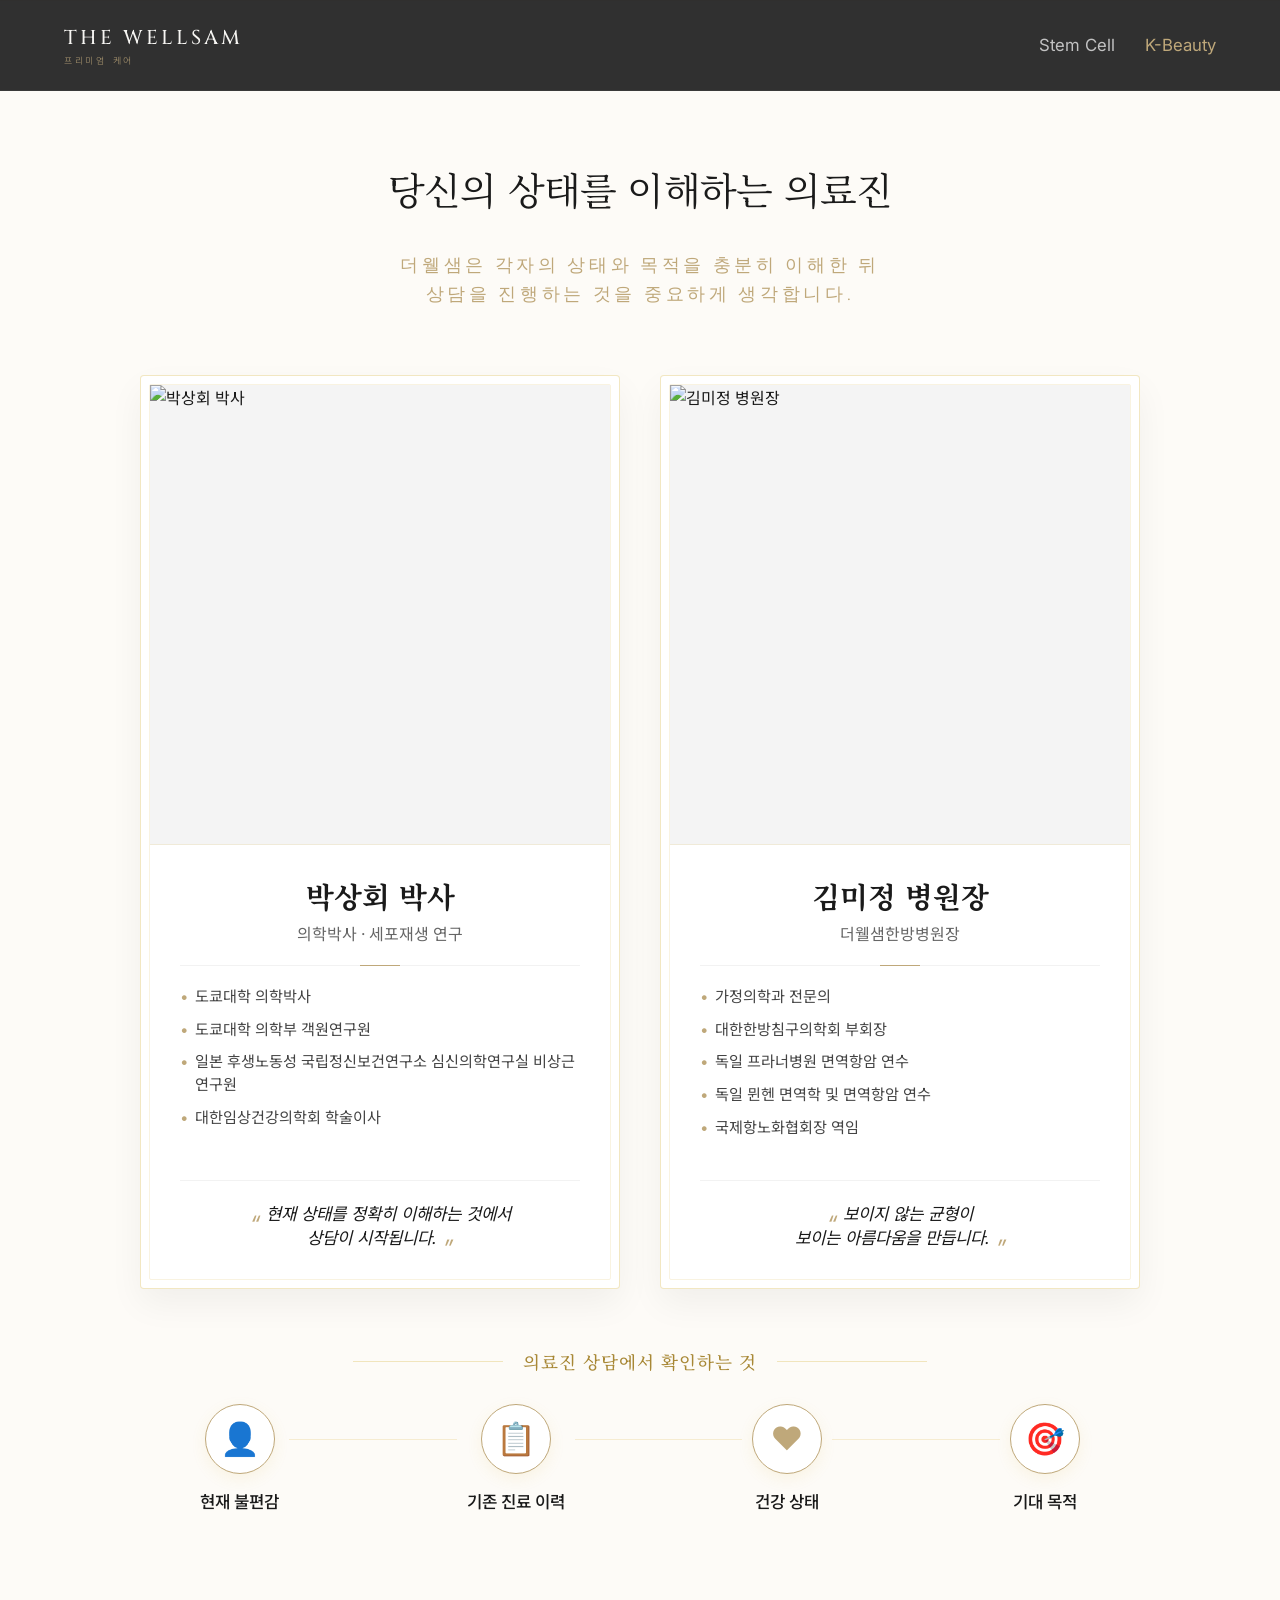
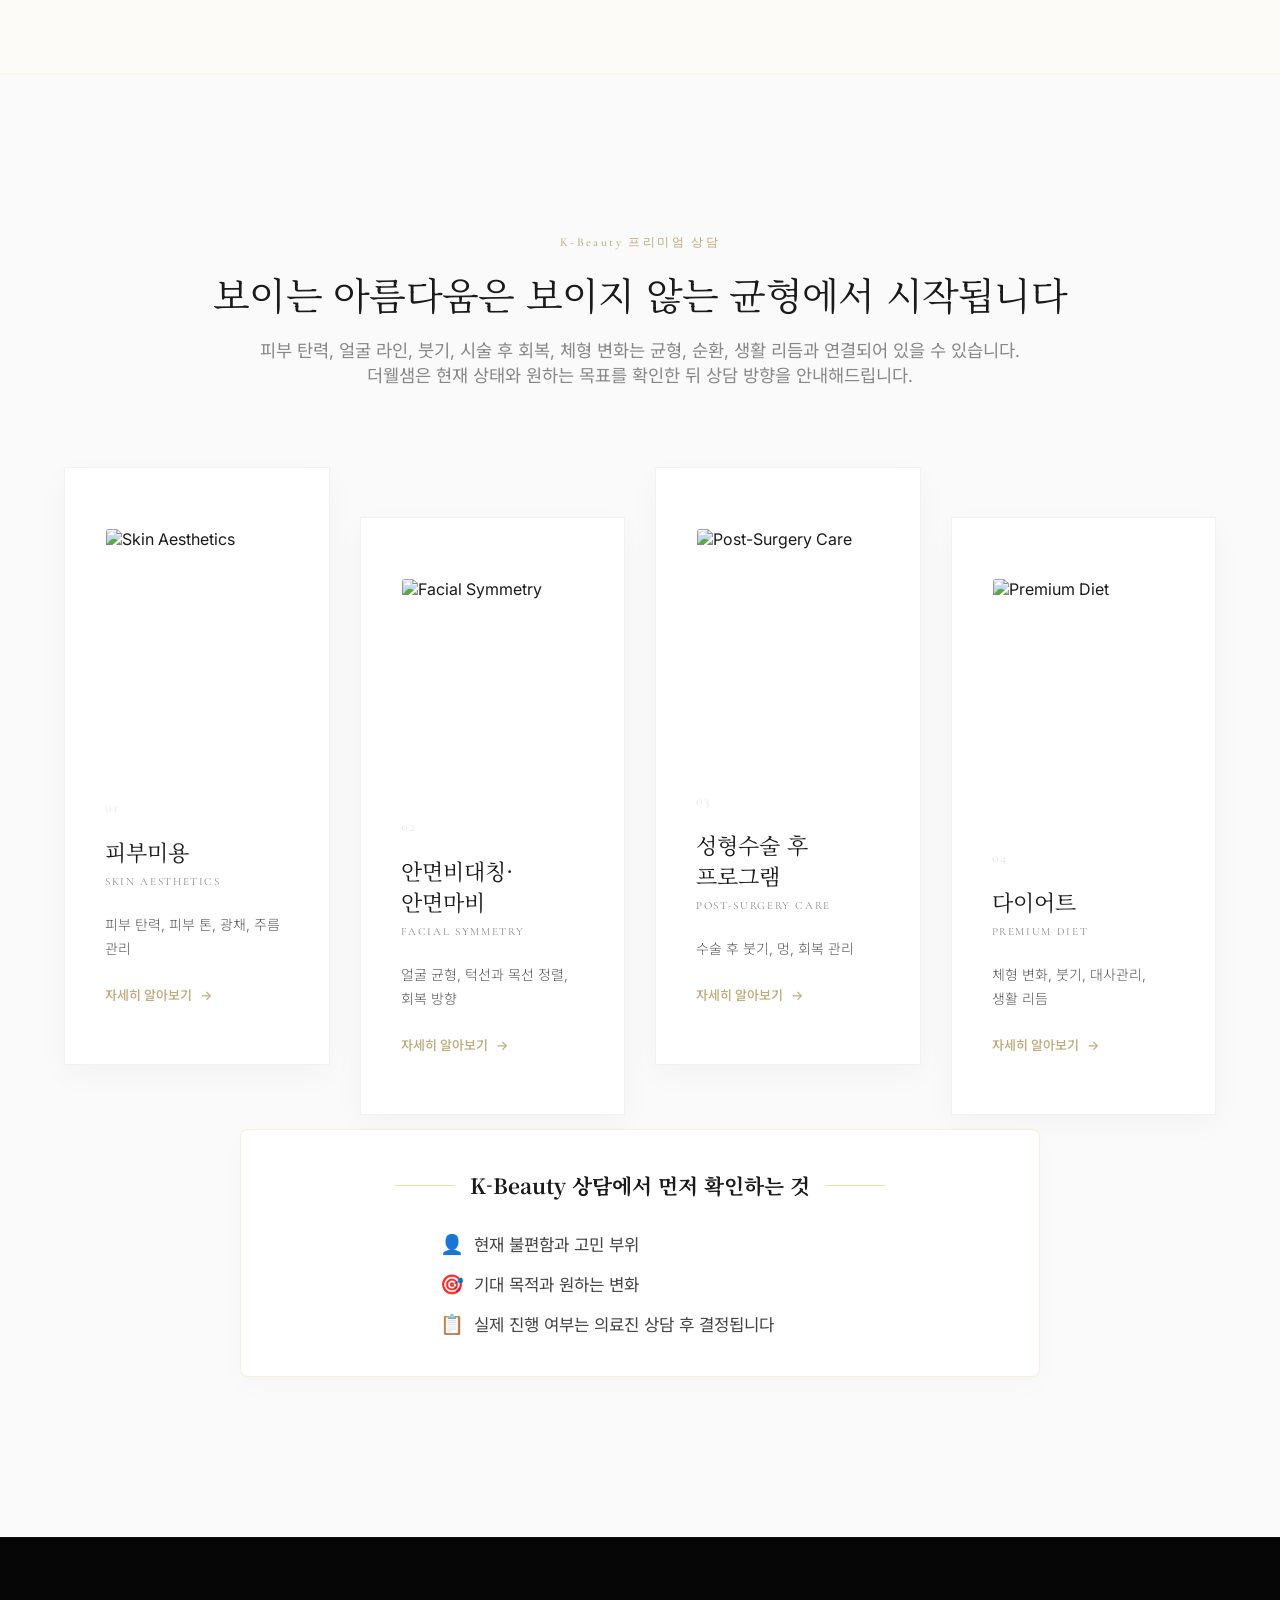
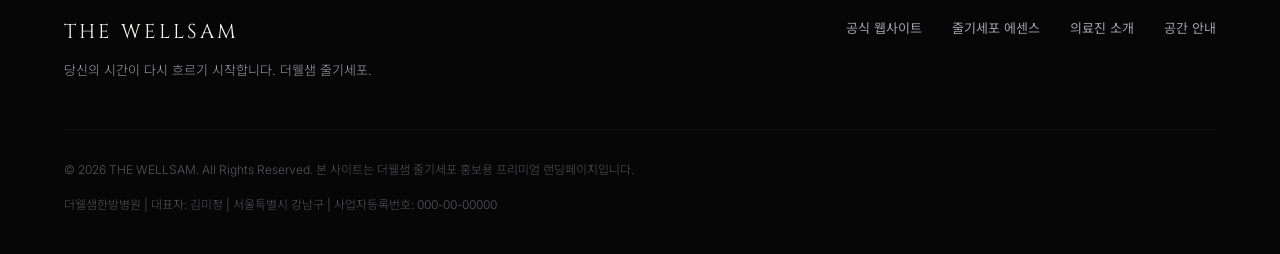
==== kbeauty.html @ 30507f1a "Implement Medical Staff section with real profile images" ====
<!DOCTYPE html>
<html lang="ko">

<head>
  <meta charset="UTF-8">
  <meta name="viewport" content="width=device-width, initial-scale=1.0">
  <title>당신의 시간이 다시 흐르기 시작합니다 | 더웰샘 줄기세포</title>
  <link rel="icon" type="image/svg+xml" href="/favicon.svg" />

  <!-- SEO Meta Tags -->
  <meta name="description"
    content="근본적인 재생의 마스터피스, 더웰샘 줄기세포. 세포 수준에서 시작되는 프리미엄 안티에이징, 만성 통증 완화, 그리고 신체 에너지 리마스터링으로 젊음을 재건합니다.">
  <meta name="keywords" content="더웰샘, 더웰샘줄기세포, 줄기세포클리닉, 안티에이징, 줄기세포치료, 더웰샘한방병원, 통증치료, 프리미엄웰니스">
  <meta property="og:title" content="더웰샘 줄기세포 | 재생의 마스터피스">
  <meta property="og:description" content="당신의 시간이 다시 흐르기 시작합니다. 세포 수준에서 이루어지는 치유와 재생, 더웰샘 줄기세포.">
  <meta property="og:type" content="website">
  <meta property="og:url" content="https://www.thewellsam.com">

  <!-- Fonts: Cinzel, Cormorant Garamond, Noto Serif KR, Inter, Noto Sans KR -->
  <link rel="preconnect" href="https://fonts.googleapis.com">
  <link rel="preconnect" href="https://fonts.gstatic.com" crossorigin>
  <link
    href="https://fonts.googleapis.com/css2?family=Cinzel:wght@400;500;600&family=Cormorant+Garamond:ital,wght@0,300;0,400;0,500;1,300&family=Noto+Serif+KR:wght@300;400;500;700&family=Inter:wght@300;400;500;600&family=Noto+Sans+KR:wght@300;400;500&display=swap"
    rel="stylesheet">

  <!-- Stylesheets -->
  <link rel="stylesheet" href="/style.css">
  <link rel="stylesheet" href="/form.css">
</head>

<body>

  <!-- Navigation Bar (Minimal Concierge style) -->
  <header id="site-header">
    <div class="nav-container">
      <a href="#" class="logo">
        <span class="logo-en">THE WELLSAM</span>
        <span class="logo-ko">프리미엄 케어</span>
      </a>
      <nav class="main-nav">
        <ul class="nav-menu">
          <li><a href="/" class="nav-link">Stem Cell</a></li>
          <li><a href="/kbeauty" class="nav-link active">K-Beauty</a></li>
        </ul>
      </nav>
    </div>
  </header>

  <main>
    <!-- 1. Hero Section (Visual Hook) -->
    

    

    

    <!-- 3. The Masters (Medical Staff) -->
    <section id="masters" class="section-padding medical-staff-bg">
      <div class="section-container">
        <div class="process-title-wrapper reveal-up" style="flex-direction: column; text-align: center; margin-bottom: 50px;">
          <h2 class="header-title text-serif" style="margin-bottom: 15px; color: #1a1a1a;">당신의 상태를 이해하는 의료진</h2>
          <p class="header-subtitle gold-text" style="font-size: 1.15rem; line-height: 1.6;">더웰샘은 각자의 상태와 목적을 충분히 이해한 뒤<br class="desktop-only">상담을 진행하는 것을 중요하게 생각합니다.</p>
        </div>

        <div class="doctor-cards-wrapper reveal-up">
          <!-- Profile 1: Dr. Park Sang-hwoi -->
          <div class="doctor-card">
            <div class="doctor-card-inner">
              <div class="doctor-image-wrapper">
                <img src="/park-sanghoe-profile.webp" alt="박상회 박사" class="doctor-image">
              </div>
              <div class="doctor-info">
                <h3 class="doctor-name text-serif">박상회 박사</h3>
                <div class="doctor-title">의학박사 · 세포재생 연구</div>
                <ul class="doctor-credentials">
                  <li>도쿄대학 의학박사</li>
                  <li>도쿄대학 의학부 객원연구원</li>
                  <li>일본 후생노동성 국립정신보건연구소 심신의학연구실 비상근연구원</li>
                  <li>대한임상건강의학회 학술이사</li>
                </ul>
                <div class="doctor-quote">현재 상태를 정확히 이해하는 것에서<br>상담이 시작됩니다.</div>
              </div>
            </div>
          </div>

          <!-- Profile 2: Director Kim Mi-jung -->
          <div class="doctor-card">
            <div class="doctor-card-inner">
              <div class="doctor-image-wrapper">
                <img src="/kim-mijeong-profile.webp" alt="김미정 병원장" class="doctor-image">
              </div>
              <div class="doctor-info">
                <h3 class="doctor-name text-serif">김미정 병원장</h3>
                <div class="doctor-title">더웰샘한방병원장</div>
                <ul class="doctor-credentials">
                  <li>가정의학과 전문의</li>
                  <li>대한한방침구의학회 부회장</li>
                  <li>독일 프라너병원 면역항암 연수</li>
                  <li>독일 뮌헨 면역학 및 면역항암 연수</li>
                  <li>국제항노화협회장 역임</li>
                </ul>
                <div class="doctor-quote">보이지 않는 균형이<br>보이는 아름다움을 만듭니다.</div>
              </div>
            </div>
          </div>
        </div>

        <!-- 4 Steps Check Process -->
        <div class="check-process-bar reveal-up" style="margin-top: 60px;">
          <div class="process-title-wrapper" style="margin-bottom: 30px;">
            <div class="line"></div>
            <h3 class="text-serif" style="color:#a88836; font-size:1.1rem; letter-spacing:1px; font-weight: 500;">의료진 상담에서 확인하는 것</h3>
            <div class="line"></div>
          </div>
          <div class="process-steps">
            <div class="process-step">
              <div class="process-icon">👤</div>
              <div class="process-label">현재 불편감</div>
            </div>
            <div class="process-step">
              <div class="process-icon">📋</div>
              <div class="process-label">기존 진료 이력</div>
            </div>
            <div class="process-step">
              <div class="process-icon">❤️</div>
              <div class="process-label">건강 상태</div>
            </div>
            <div class="process-step">
              <div class="process-icon">🎯</div>
              <div class="process-label">기대 목적</div>
            </div>
          </div>
        </div>

      </div>
    </section>

    <!-- 2-1. The Balance (K-Beauty) -->
    <section id="kbeauty-section" class="section-padding kbeauty-bg">
      <div class="section-container">
        <div class="section-header reveal-up">
          <span class="header-subtitle">K-Beauty 프리미엄 상담</span>
          <h2 class="header-title text-serif">보이는 아름다움은<br class="mobile-only"> 보이지 않는 균형에서 시작됩니다</h2>
          <p style="margin-top: 1rem; color: #888; font-size: 1.1rem; word-break: keep-all;">피부 탄력, 얼굴 라인, 붓기, 시술 후 회복, 체형 변화는 균형, 순환, 생활 리듬과 연결되어 있을 수 있습니다.<br>더웰샘은 현재 상태와 원하는 목표를 확인한 뒤 상담 방향을 안내해드립니다.</p>
        </div>

        <div class="essence-grid">
          <!-- Card 1: Skin -->
          <div class="essence-card anti-gravity-card reveal-up" data-card-index="4">
            <div class="card-visual-wrapper">
              <img src="/kbeauty_skin.webp" alt="Skin Aesthetics" class="card-visual-img">
            </div>
            <div class="card-content">
              <span class="card-num">01</span>
              <h3 class="card-title text-serif">피부미용</h3>
              <span class="card-subtitle">Skin Aesthetics</span>
              <p class="card-desc">
                피부 탄력, 피부 톤, 광채, 주름 관리
              </p>
              <div class="card-cta">자세히 알아보기 <span class="arrow">→</span></div>
            </div>
          </div>

          <!-- Card 2: Facial Symmetry -->
          <div class="essence-card anti-gravity-card reveal-up delay-1" data-card-index="5">
            <div class="card-visual-wrapper">
              <img src="/kbeauty_symmetry.webp" alt="Facial Symmetry" class="card-visual-img">
            </div>
            <div class="card-content">
              <span class="card-num">02</span>
              <h3 class="card-title text-serif">안면비대칭·안면마비</h3>
              <span class="card-subtitle">Facial Symmetry</span>
              <p class="card-desc">
                얼굴 균형, 턱선과 목선 정렬, 회복 방향
              </p>
              <div class="card-cta">자세히 알아보기 <span class="arrow">→</span></div>
            </div>
          </div>

          <!-- Card 3: Post-Surgery -->
          <div class="essence-card anti-gravity-card reveal-up delay-2" data-card-index="6">
            <div class="card-visual-wrapper">
              <img src="/kbeauty_recovery.webp" alt="Post-Surgery Care" class="card-visual-img">
            </div>
            <div class="card-content">
              <span class="card-num">03</span>
              <h3 class="card-title text-serif">성형수술 후 프로그램</h3>
              <span class="card-subtitle">Post-Surgery Care</span>
              <p class="card-desc">
                수술 후 붓기, 멍, 회복 관리
              </p>
              <div class="card-cta">자세히 알아보기 <span class="arrow">→</span></div>
            </div>
          </div>

          <!-- Card 4: Diet -->
          <div class="essence-card anti-gravity-card reveal-up delay-3" data-card-index="7">
            <div class="card-visual-wrapper">
              <img src="/kbeauty_diet.webp" alt="Premium Diet" class="card-visual-img">
            </div>
            <div class="card-content">
              <span class="card-num">04</span>
              <h3 class="card-title text-serif">다이어트</h3>
              <span class="card-subtitle">Premium Diet</span>
              <p class="card-desc">
                체형 변화, 붓기, 대사관리, 생활 리듬
              </p>
              <div class="card-cta">자세히 알아보기 <span class="arrow">→</span></div>
            </div>
          </div>
        </div>
        
        <!-- K-Beauty Disclaimer Box -->
        <div class="kbeauty-disclaimer reveal-up delay-1">
          <div class="disclaimer-header">
            <span class="line-left"></span>
            <h3 class="text-serif">K-Beauty 상담에서 먼저 확인하는 것</h3>
            <span class="line-right"></span>
          </div>
          <ul class="disclaimer-list">
            <li><span class="d-icon">👤</span> 현재 불편함과 고민 부위</li>
            <li><span class="d-icon">🎯</span> 기대 목적과 원하는 변화</li>
            <li><span class="d-icon">📋</span> 실제 진행 여부는 의료진 상담 후 결정됩니다</li>
          </ul>
        </div>
      </div>
    </section>

    

    

  </main>

  <!-- Footer Section -->
  <footer>
    <div class="footer-container section-container">
      <div class="footer-top">
        <div class="footer-brand">
          <span class="footer-logo text-serif">THE WELLSAM</span>
          <p class="footer-slogan">당신의 시간이 다시 흐르기 시작합니다. 더웰샘 줄기세포.</p>
        </div>
        <div class="footer-links">
          <a href="https://www.thewellsam.com" target="_blank" rel="noopener noreferrer">공식 웹사이트</a>
          <a href="#essence">줄기세포 에센스</a>
          <a href="#masters">의료진 소개</a>
          <a href="#sanctuary">공간 안내</a>
        </div>
      </div>

      <div class="footer-divider"></div>

      <div class="footer-bottom">
        <p class="copyright">&copy; 2026 THE WELLSAM. All Rights Reserved. 본 사이트는 더웰샘 줄기세포 홍보용 프리미엄 랜딩페이지입니다.</p>
        <p class="footer-meta">더웰샘한방병원 | 대표자: 김미정 | 서울특별시 강남구 | 사업자등록번호: 000-00-00000</p>
      </div>
    </div>
  </footer>

  <!-- Full-Screen Detail Overlay Container -->
  <div id="detail-overlay" class="detail-overlay">
    <div class="detail-overlay-bg"></div>
    <div class="detail-container">
      <button class="detail-close-btn" id="detail-close-btn" aria-label="Close details">
        <svg viewBox="0 0 24 24" width="18" height="18">
          <line x1="18" y1="6" x2="6" y2="18" stroke="currentColor" stroke-width="1.5" stroke-linecap="round" />
          <line x1="6" y1="6" x2="18" y2="18" stroke="currentColor" stroke-width="1.5" stroke-linecap="round" />
        </svg>
        <span>CLOSE</span>
      </button>

      <div id="detail-dynamic-content" class="detail-layout">
        <!-- Dynamic content injected by JS -->
      </div>
    </div>
  </div>

  <!-- VVIP Consultation Modal Container -->
  <div id="consultation-modal" class="cf-modal-hidden"></div>

  <!-- Webpack/Vite module scripts -->
  <script type="module" src="/main.js"></script>
  <script type="module" src="/form.js"></script>
</body>

</html>
---- style.css ----
/* 
  =========================================
  THE WELLSAM STEM CELL - CSS DESIGN SYSTEM
  Aesthetic: Minimalist Luxury & Anti-gravity
  =========================================
*/

/* 1. Global Reset & Variables */
:root {
  /* Color Palette */
  --color-bg-dark: #0c0c0d;       /* Deep Charcoal Black */
  --color-bg-card-dark: #141416;  /* Card Dark Slate */
  --color-bg-light: #f6f5f2;      /* Warm Pearl White */
  --color-bg-card-light: #ffffff; /* Card Pure White */
  
  --color-text-dark: #1c1c1f;     /* Dark Charcoal Text */
  --color-text-light: #f6f5f2;    /* Light Pearl Text */
  --color-text-muted-dark: #6e6e73;/* Muted Dark Text */
  --color-text-muted-light: #a1a1a6;/* Muted Light Text */
  
  --color-gold: #bfa87a;          /* Premium Champagne Gold */
  --color-gold-hover: #d9c398;    /* Light Gold Highlight */
  --color-gold-dark: #8c7247;     /* Deep Metallic Gold */
  
  --color-silver: #d1d1d6;        /* Metallic Silver */
  --color-silver-muted: #8e8e93;  /* Muted Silver */
  
  /* Fonts */
  --font-serif-en: 'Cormorant Garamond', 'Cinzel', serif;
  --font-serif-ko: 'Noto Serif KR', serif;
  --font-sans: 'Inter', 'Pretendard', 'Noto Sans KR', sans-serif;
  
  /* Layout */
  --max-width: 1200px;
  --transition-smooth: all 0.8s cubic-bezier(0.16, 1, 0.3, 1);
  --transition-fast: all 0.3s ease;
}

* {
  box-sizing: border-box;
  margin: 0;
  padding: 0;
}

html {
  scroll-behavior: smooth;
  background-color: var(--color-bg-light);
  color: var(--color-text-dark);
  font-family: var(--font-sans);
  -webkit-font-smoothing: antialiased;
  -moz-osx-font-smoothing: grayscale;
}

body {
  overflow-x: hidden;
  background-color: var(--color-bg-light);
}

/* Custom Scrollbar */
::-webkit-scrollbar {
  width: 8px;
}
::-webkit-scrollbar-track {
  background: var(--color-bg-dark);
}
::-webkit-scrollbar-thumb {
  background: var(--color-gold-dark);
  border-radius: 4px;
}
::-webkit-scrollbar-thumb:hover {
  background: var(--color-gold);
}

/* 2. Helper Utilities */
.section-padding {
  padding: 160px 0;
}
.mobile-only {
  display: none;
}
.section-container {
  width: 90%;
  max-width: var(--max-width);
  margin: 0 auto;
}
.dark-bg {
  background-color: var(--color-bg-dark);
  color: var(--color-text-light);
}
.text-serif {
  font-family: var(--font-serif-ko);
}
.italic {
  font-family: var(--font-serif-en);
  font-style: italic;
}
.gold-accent {
  color: var(--color-gold);
}
.gold-text {
  color: var(--color-gold) !important;
}
.light-text {
  color: var(--color-text-light) !important;
}

/* 3. Common Components: Buttons & Headers */
.btn {
  display: inline-flex;
  align-items: center;
  justify-content: center;
  padding: 16px 36px;
  font-family: var(--font-sans);
  font-size: 14px;
  font-weight: 500;
  letter-spacing: 0.1em;
  text-transform: uppercase;
  text-decoration: none;
  border-radius: 0;
  transition: var(--transition-fast);
  cursor: pointer;
}

.btn-luxury-white {
  background-color: transparent;
  color: var(--color-text-light);
  border: 1px solid rgba(255, 255, 255, 0.3);
}

.btn-luxury-white:hover {
  background-color: var(--color-bg-light);
  color: var(--color-text-dark);
  border-color: var(--color-bg-light);
  box-shadow: 0 10px 30px rgba(0, 0, 0, 0.3);
}

.btn-luxury-gold {
  background-color: transparent;
  color: var(--color-gold);
  border: 1px solid var(--color-gold);
}

.btn-luxury-gold:hover {
  background-color: var(--color-gold);
  color: var(--color-bg-dark);
  box-shadow: 0 10px 30px rgba(191, 168, 122, 0.25);
}

.btn .arrow {
  margin-left: 10px;
  transition: transform 0.3s ease;
}

.btn:hover .arrow {
  transform: translateX(5px);
}

/* Section Header styling */
.section-header {
  margin-bottom: 80px;
  text-align: center;
}

.header-subtitle {
  display: block;
  font-family: var(--font-serif-en);
  font-size: 12px;
  font-weight: 500;
  letter-spacing: 0.2em;
  color: var(--color-text-muted-dark);
  margin-bottom: 15px;
}

.header-title {
  font-size: 38px;
  font-weight: 400;
  letter-spacing: -0.02em;
  color: inherit;
}

@media (max-width: 768px) {
  .section-padding {
    padding: 80px 0;
  }
  .header-title {
    font-size: 24px;
    line-height: 1.4;
  }
  .mobile-only {
    display: block;
  }
}

/* 4. Navigation Bar */
#site-header {
  position: fixed;
  top: 0;
  left: 0;
  width: 100%;
  z-index: 1000;
  border-bottom: 1px solid rgba(255, 255, 255, 0.05);
  background-color: rgba(12, 12, 13, 0.85);
  backdrop-filter: blur(15px);
  -webkit-backdrop-filter: blur(15px);
  transition: var(--transition-fast);
}

.nav-container {
  display: flex;
  justify-content: space-between;
  align-items: center;
  width: 90%;
  max-width: var(--max-width);
  height: 90px;
  margin: 0 auto;
}

.logo {
  display: flex;
  flex-direction: column;
  text-decoration: none;
}

.logo-en {
  font-family: 'Cinzel', serif;
  font-size: 20px;
  font-weight: 500;
  letter-spacing: 0.15em;
  color: var(--color-text-light);
}

.logo-ko {
  font-size: 9px;
  font-weight: 300;
  letter-spacing: 0.3em;
  color: var(--color-gold);
  margin-top: 3px;
  text-transform: uppercase;
}

.nav-links {
  display: flex;
  align-items: center;
  gap: 40px;
}

.nav-links a {
  font-family: var(--font-serif-en);
  font-size: 13px;
  font-weight: 400;
  letter-spacing: 0.1em;
  color: var(--color-text-muted-light);
  text-decoration: none;
  text-transform: uppercase;
  transition: var(--transition-fast);
}

.nav-links a:hover {
  color: var(--color-gold);
}

.nav-links .nav-cta {
  color: var(--color-gold) !important;
  border: 1px solid rgba(191, 168, 122, 0.4);
  padding: 8px 20px;
  transition: var(--transition-fast);
}

.nav-links .nav-cta:hover {
  background-color: var(--color-gold);
  color: var(--color-bg-dark) !important;
  border-color: var(--color-gold);
}

/* Mobile responsive menu handle (hidden by default) */
@media (max-width: 768px) {
  .nav-container {
    height: 70px;
  }
  .nav-links {
    gap: 20px;
  }
  .nav-links a:not(.nav-cta) {
    display: none; /* simple responsive hide for clean UI */
  }
}

/* 5. Hero Section (Visual Hook) */
#hero {
  position: relative;
  min-height: 100vh;
  width: 100%;
  background-repeat: no-repeat;
  
  display: flex;
  justify-content: center;
  align-items: center;
  text-align: center;  align-items: center;
  overflow: hidden;
}

/* --- Hero Light Theme (Brochure Style) --- */
#hero.hero-light-theme {
  background-color: var(--color-bg-light); /* #F6F5F2 */
  color: var(--color-text-dark);
}

.hero-bg-image {
  position: absolute;
  top: 50%;
  right: 5%;
  transform: translateY(-50%);
  width: 40%;
  height: 70%;
  background-size: contain;
  background-position: right center;
  background-repeat: no-repeat;
  z-index: 1;
}

/* Gradient overlay for blending image with background on mobile/tablets */
.hero-bg-image::before {
  content: '';
  position: absolute;
  top: 0;
  left: 0;
  width: 100%;
  height: 100%;
  background: linear-gradient(to right, var(--color-bg-light) 0%, rgba(246,245,242,0) 50%);
}

.hero-container {
  position: relative;
  z-index: 2;
  width: 90%;
  max-width: var(--max-width);
  height: 100%;
  display: flex;
  align-items: center;
}

.hero-content-left {
  width: 60%;
  max-width: 700px;
  text-align: left;
  padding-top: 100px; /* offset for nav */
}

.hero-brand {
  margin-bottom: 25px;
  display: flex;
  flex-direction: column;
}

.hero-brand .logo-en {
  font-size: 24px;
  letter-spacing: 0.15em;
  margin-bottom: 10px;
}

.hero-subtitle {
  font-family: var(--font-serif-ko);
  font-size: 16px;
  font-weight: 500;
  color: var(--color-text-muted-dark);
}

.hero-title {
  font-family: var(--font-serif-ko);
  font-size: 46px;
  font-weight: 400;
  line-height: 1.35;
  color: var(--color-text-dark);
  letter-spacing: -0.01em;
  margin-bottom: 30px;
}

.hero-desc {
  font-family: var(--font-sans);
  font-size: 16px;
  font-weight: 300;
  line-height: 1.8;
  letter-spacing: 0.02em;
  color: var(--color-text-muted-dark);
  margin-bottom: 40px;
}

/* CTA Group */
.hero-cta-group {
  display: flex;
  flex-direction: column;
  align-items: flex-start;
  gap: 15px;
  margin-bottom: 50px;
}

.btn-luxury-gold {
  display: inline-flex;
  align-items: center;
  justify-content: center;
  background-color: var(--color-gold);
  color: white;
  padding: 18px 35px;
  font-family: var(--font-sans);
  font-size: 14px;
  font-weight: 400;
  text-decoration: none;
  border-radius: 40px;
  transition: all 0.3s ease;
  box-shadow: 0 4px 15px rgba(212, 175, 55, 0.3);
}

.btn-luxury-gold:hover {
  background-color: #c59b27;
  transform: translateY(-2px);
  box-shadow: 0 6px 20px rgba(212, 175, 55, 0.4);
}

.btn-text-link {
  background: none;
  border: none;
  color: var(--color-gold);
  font-family: var(--font-sans);
  font-size: 15px;
  font-weight: 500;
  cursor: pointer;
  display: flex;
  align-items: center;
  gap: 8px;
  padding: 5px 0;
  transition: opacity 0.3s ease;
}

.btn-text-link:hover {
  opacity: 0.8;
}

.icon-clock {
  font-size: 18px;
}

/* Hero Tracks */
.hero-tracks {
  display: flex;
  gap: 20px;
  margin-bottom: 30px;
}

.track-card {
  flex: 1;
  background-color: rgba(255, 255, 255, 0.8);
  border: 1px solid rgba(212, 175, 55, 0.3);
  border-radius: 12px;
  padding: 25px;
  display: flex;
  align-items: flex-start;
  gap: 15px;
  backdrop-filter: blur(10px);
  transition: transform 0.3s ease, box-shadow 0.3s ease;
}

.track-card:hover {
  transform: translateY(-5px);
  box-shadow: 0 10px 30px rgba(0, 0, 0, 0.05);
}

.track-icon {
  font-size: 32px;
  line-height: 1;
}

.track-info {
  display: flex;
  flex-direction: column;
}

.track-title {
  font-size: 18px;
  color: var(--color-text-dark);
  margin-bottom: 5px;
  font-weight: 500;
}

.track-subtitle {
  font-size: 12px;
  color: var(--color-gold);
  margin-bottom: 10px;
  font-weight: 500;
}

.track-desc {
  font-size: 13px;
  color: var(--color-text-muted-dark);
  line-height: 1.5;
  margin: 0;
}

/* Hero Disclaimer */
.hero-disclaimer {
  display: flex;
  align-items: flex-start;
  gap: 15px;
  background-color: rgba(255, 255, 255, 0.5);
  padding: 20px;
  border-radius: 8px;
  border: 1px solid rgba(0,0,0,0.05);
}

.hero-disclaimer .shield-icon {
  font-size: 24px;
}

.hero-disclaimer p {
  font-size: 12px;
  color: var(--color-text-muted-dark);
  line-height: 1.6;
  margin: 0;
}
/* 1.5 Why The Wellsam */
.why-wellsam-bg {
  background-color: var(--color-bg-light); /* beige tone */
  color: var(--color-text-dark);
  position: relative;
  border-top: 1px solid rgba(0,0,0,0.05);
}

.why-header {
  margin-bottom: 60px;
}

.logo-mark {
  font-size: 32px;
  margin-bottom: 15px;
}

.why-subtitle {
  font-size: 14px;
  letter-spacing: 0.1em;
  color: var(--color-text-muted-dark);
  margin-bottom: 20px;
}

.why-title {
  font-size: 42px;
  margin-bottom: 30px;
}

.why-desc {
  font-size: 16px;
  line-height: 1.8;
  color: var(--color-text-muted-dark);
}

.why-subheading {
  font-size: 24px;
  color: var(--color-text-dark);
  margin-bottom: 40px;
  display: flex;
  align-items: center;
  justify-content: center;
  gap: 15px;
}

.why-subheading .diamond {
  color: var(--color-gold);
  font-size: 14px;
}

.why-recommend {
  margin-bottom: 80px;
}

.recommend-grid {
  display: grid;
  grid-template-columns: repeat(4, 1fr);
  gap: 20px;
}

.recommend-card {
  background: white;
  border: 1px solid rgba(212, 175, 55, 0.2);
  border-radius: 12px;
  padding: 40px 20px;
  text-align: center;
  transition: all 0.3s ease;
  display: flex;
  flex-direction: column;
  align-items: center;
  box-shadow: 0 4px 15px rgba(0,0,0,0.02);
}

.recommend-card:hover {
  transform: translateY(-5px);
  box-shadow: 0 10px 25px rgba(212, 175, 55, 0.15);
  border-color: rgba(212, 175, 55, 0.5);
}

.rec-icon {
  font-size: 40px;
  margin-bottom: 20px;
  line-height: 1;
}

.recommend-card h4 {
  font-size: 20px;
  color: var(--color-text-dark);
  margin-bottom: 15px;
}

.recommend-card p {
  font-size: 14px;
  color: var(--color-text-muted-dark);
  line-height: 1.6;
  margin-bottom: 25px;
  flex-grow: 1;
}

.rec-tag {
  display: inline-block;
  padding: 6px 15px;
  background-color: rgba(212, 175, 55, 0.1);
  color: var(--color-gold);
  border-radius: 20px;
  font-size: 13px;
  font-weight: 500;
}

.why-criteria {
  margin-bottom: 60px;
}

.criteria-list {
  display: flex;
  flex-direction: column;
  align-items: center;
  gap: 15px;
  max-width: 600px;
  margin: 0 auto;
}

.criteria-item {
  display: flex;
  align-items: center;
  width: 100%;
  background: white;
  padding: 15px 30px;
  border-radius: 8px;
  border: 1px solid rgba(0,0,0,0.05);
  gap: 20px;
  transition: all 0.3s ease;
}

.criteria-item:hover {
  border-color: rgba(212, 175, 55, 0.3);
  box-shadow: 0 4px 15px rgba(0,0,0,0.03);
}

.crit-icon {
  font-size: 24px;
}

.criteria-item p {
  font-size: 16px;
  color: var(--color-text-dark);
  margin: 0;
  text-align: left;
}

.why-footer {
  display: flex;
  flex-direction: column;
  align-items: center;
  gap: 40px;
  margin-top: 50px;
}

.why-disclaimer {
  display: flex;
  align-items: flex-start;
  gap: 15px;
  background-color: rgba(255, 255, 255, 0.6);
  padding: 20px 30px;
  border-radius: 8px;
  border: 1px solid rgba(0,0,0,0.05);
  max-width: 800px;
}

.why-disclaimer .shield-icon-wrapper {
  font-size: 24px;
}

.why-disclaimer .disclaimer-text strong {
  display: block;
  font-size: 14px;
  color: var(--color-text-dark);
  margin-bottom: 5px;
}

.why-disclaimer .disclaimer-text p {
  font-size: 13px;
  color: var(--color-text-muted-dark);
  line-height: 1.6;
  margin: 0;
}

@media (max-width: 992px) {
  #hero {
    min-height: auto;
    padding: 100px 0 10px;
    align-items: flex-start;
  }
  .hero-container {
    align-items: flex-start;
  }
  .hero-bg-image {
    width: 100%;
    height: 50%;
    top: auto;
    bottom: 0;
    transform: none;
    opacity: 0.15; /* make it very faint on mobile */
    background-size: contain;
    background-position: bottom right;
  }
  .hero-bg-image::before {
    background: linear-gradient(to top, var(--color-bg-light) 0%, rgba(246,245,242,0) 100%);
  }
  .hero-content-left {
    width: 100%;
    max-width: 100%;
    padding-top: 0; /* Remove top padding on mobile, handled by #hero */
  }
  .hero-brand {
    margin-bottom: 10px; /* Reduce gap on mobile */
  }
  .hero-title {
    margin-bottom: 10px;
  }
  .hero-desc {
    margin-bottom: 20px;
  }
  .hero-tracks {
    flex-direction: column;
    gap: 10px; /* Reduce gap between cards on mobile */
  }
  .hero-cta-group {
    margin-top: 10px;
    margin-bottom: 20px; /* Reduce margin on mobile */
  }
  
  .recommend-grid {
    grid-template-columns: repeat(2, 1fr);
  }
}

@media (max-width: 768px) {
  .hero-title {
    font-size: 32px;
  }
  .hero-desc {
    font-size: 14px;
  }
  #why-wellsam {
    padding-top: 10px;
    padding-bottom: 40px;
  }
  .why-header {
    margin-bottom: 30px;
  }
  .recommend-grid {
    grid-template-columns: 1fr;
    gap: 15px;
  }
  .recommend-card {
    padding: 20px 15px;
  }
  .rec-icon {
    font-size: 28px;
    margin-bottom: 10px;
  }
  .recommend-card h4 {
    font-size: 17px;
    margin-bottom: 10px;
  }
  .recommend-card p {
    font-size: 13px;
    margin-bottom: 15px;
  }
  .why-title {
    font-size: 30px;
    margin-bottom: 15px;
  }
  .why-subheading {
    font-size: 18px;
    margin-bottom: 20px;
  }
  .criteria-item {
    padding: 15px 20px;
  }
  .criteria-item p {
    font-size: 14px;
  }
  .why-criteria {
    margin-bottom: 30px;
  }
  .why-footer {
    margin-top: 30px;
  }
  .why-disclaimer {
    flex-direction: column;
    padding: 20px;
    gap: 10px;
  }
}

/* 6. The Essence Section */
.essence-grid {
  display: grid;
  grid-template-columns: repeat(4, 1fr);
  gap: 30px;
  align-items: stretch;
  margin-top: 60px;
}

/* Asymmetric heights & alignments for a premium magazine grid */
.essence-grid .essence-card:nth-child(even) {
  transform: translateY(50px);
}

.essence-card {
  background-color: var(--color-bg-card-light);
  border: 1px solid rgba(0, 0, 0, 0.03);
  padding: 60px 40px;
  display: flex;
  flex-direction: column;
  justify-content: space-between;
  min-height: 550px;
  position: relative;
  transition: var(--transition-smooth);
}

/* Anti-gravity Floating Hover */
.essence-card:hover {
  transform: translateY(-15px) !important;
  box-shadow: 0 30px 60px rgba(0, 0, 0, 0.05);
  border-color: rgba(191, 168, 122, 0.15);
}

/* Card Visual Containers */
.card-visual-wrapper {
  height: 210px;
  width: 100%;
  margin-bottom: 30px;
  position: relative;
  overflow: hidden;
  border-radius: 4px;
  border: 1px solid rgba(255, 255, 255, 0.05);
}

.card-visual-img {
  width: 100%;
  height: 100%;
  object-fit: cover;
  transition: var(--transition-smooth);
}

.essence-card:hover .card-visual-img {
  transform: scale(1.06);
}

/* Card Content Styling */
.card-content {
  position: relative;
  z-index: 5;
}

.card-num {
  display: block;
  font-family: var(--font-serif-en);
  font-size: 14px;
  letter-spacing: 0.1em;
  color: var(--color-gold);
  margin-bottom: 20px;
}

.card-title {
  font-size: 22px;
  font-weight: 400;
  color: var(--color-text-dark);
  margin-bottom: 8px;
  word-break: keep-all;
  overflow-wrap: break-word;
}

.card-subtitle {
  display: block;
  font-family: var(--font-serif-en);
  font-size: 11px;
  text-transform: uppercase;
  letter-spacing: 0.15em;
  color: var(--color-text-muted-dark);
  margin-bottom: 25px;
}

.card-desc {
  font-size: 14px;
  line-height: 1.7;
  color: var(--color-text-muted-dark);
  font-weight: 300;
  word-break: keep-all;
  overflow-wrap: break-word;
}

.card-cta {
  margin-top: 25px;
  font-family: var(--font-sans);
  font-size: 13px;
  font-weight: 500;
  color: var(--color-gold);
  display: flex;
  align-items: center;
  transition: var(--transition-fast);
}

.card-cta .arrow {
  margin-left: 8px;
  transition: transform 0.3s ease;
}

.essence-card:hover .card-cta .arrow {
  transform: translateX(5px);
}

@media (max-width: 1200px) {
  .essence-grid {
    grid-template-columns: repeat(2, 1fr);
    gap: 50px 40px;
  }
}

@media (max-width: 768px) {
  .essence-grid {
    grid-template-columns: 1fr;
    gap: 60px;
  }
  .essence-grid .essence-card:nth-child(even) {
    transform: translateY(0) !important;
  }
  .essence-card {
    min-height: auto;
    padding: 50px 30px;
  }
}

/* 7. The Masters Section */
.masters-editorial {
  display: flex;
  flex-direction: column;
  gap: 120px;
  margin-top: 80px;
}

.master-card {
  display: grid;
  grid-template-columns: 4.5fr 7.5fr;
  gap: 80px;
  align-items: center;
}

.master-image-box {
  position: relative;
  aspect-ratio: 4/5;
  background-color: #1a1a1c;
  overflow: hidden;
  border: 1px solid rgba(255, 255, 255, 0.05);
}

.master-image-box::after {
  content: '';
  position: absolute;
  bottom: 0;
  left: 0;
  width: 100%;
  height: 50%;
  background: linear-gradient(to top, rgba(12, 12, 13, 0.9) 0%, rgba(12, 12, 13, 0) 100%);
  pointer-events: none;
  z-index: 2;
}

.master-profile-img {
  width: 100%;
  height: 100%;
  object-fit: cover;
  transition: var(--transition-smooth);
  filter: contrast(1.02) brightness(0.95);
}

.master-card:hover .master-profile-img {
  transform: scale(1.05);
}

.master-title-overlay {
  position: absolute;
  bottom: 30px;
  left: 30px;
  z-index: 10;
}

.m-title {
  display: block;
  font-size: 20px;
  letter-spacing: 0.1em;
  color: var(--color-text-light);
  font-weight: 400;
}

.m-role {
  display: block;
  font-size: 11px;
  letter-spacing: 0.2em;
  color: var(--color-gold);
  text-transform: uppercase;
  margin-top: 5px;
}

.master-info {
  display: flex;
  flex-direction: column;
  justify-content: center;
}

.master-name {
  font-size: 30px;
  font-weight: 400;
  color: var(--color-text-light);
  margin-bottom: 30px;
  border-bottom: 1px solid rgba(255, 255, 255, 0.08);
  padding-bottom: 15px;
  display: flex;
  align-items: baseline;
  gap: 15px;
}

.master-name .title-sub {
  font-family: var(--font-sans);
  font-size: 14px;
  font-weight: 300;
  color: var(--color-text-muted-light);
}

.master-career {
  list-style: none;
  margin-bottom: 40px;
}

.master-career li {
  font-size: 15px;
  font-weight: 300;
  line-height: 1.8;
  color: var(--color-text-muted-light);
  margin-bottom: 12px;
  display: flex;
  align-items: center;
}

.master-career li .bullet {
  width: 5px;
  height: 5px;
  background-color: var(--color-gold);
  display: inline-block;
  margin-right: 15px;
  transform: rotate(45deg);
}

.master-quote {
  font-family: var(--font-serif-ko);
  font-size: 18px;
  font-style: italic;
  line-height: 1.6;
  color: var(--color-gold);
  border-left: 2px solid var(--color-gold-dark);
  padding-left: 25px;
  margin-top: 10px;
}

@media (max-width: 992px) {
  .master-card {
    grid-template-columns: 1fr;
    gap: 40px;
  }
  .master-image-box {
    max-width: 400px;
    margin: 0 auto;
    width: 100%;
  }
}

@media (max-width: 768px) {
  .master-image-box {
    width: 33.33%;
    max-width: 150px;
  }
  .master-title-overlay {
    display: none;
  }
}

/* 8. The Sanctuary Section */
#sanctuary {
  position: relative;
  overflow: hidden;
  padding: 0; /* Cover by full-height wrapper */
}

.sanctuary-parallax-wrapper {
  position: relative;
  min-height: 80vh;
  display: flex;
  align-items: center;
  padding: 120px 0;
  /* Soft pearl-dark background transition visual */
  background: 
    linear-gradient(rgba(12, 12, 13, 0.75), rgba(12, 12, 13, 0.75)), 
    url('https://images.unsplash.com/photo-1629909613654-28e377c37b09?auto=format&fit=crop&q=80&w=2000') no-repeat center center;
  background-size: cover;
  background-attachment: fixed;
}

/* In windows platform we use modern custom background overlay if fixed attachment parallax is slow */
@media (max-width: 1024px) {
  .sanctuary-parallax-wrapper {
    background-attachment: scroll;
  }
}

.sanctuary-bg-overlay {
  position: absolute;
  top: 0;
  left: 0;
  width: 100%;
  height: 100%;
  background: linear-gradient(135deg, rgba(12,12,13,0.95) 0%, rgba(12,12,13,0.6) 100%);
  z-index: 1;
}

.sanctuary-content-box {
  position: relative;
  z-index: 2;
  width: 100%;
}

.sanctuary-text-wrap {
  max-width: 650px;
}

.sanctuary-title {
  font-size: 42px;
  font-weight: 300;
  line-height: 1.3;
  color: var(--color-text-light);
  margin-bottom: 30px;
}

.sanctuary-desc {
  font-size: 16px;
  line-height: 1.8;
  color: var(--color-text-muted-light);
  font-weight: 300;
  margin-bottom: 40px;
}

.sanctuary-cta-box {
  margin-top: 20px;
}

@media (max-width: 768px) {
  .sanctuary-text-wrap {
    padding: 0 24px;
  }
  .sanctuary-title {
    font-size: 32px;
  }
  .sanctuary-desc {
    font-size: 14px;
  }
}

/* 9. VIP Concierge Section */
.concierge-box {
  background-color: var(--color-bg-card-dark);
  border: 1px solid rgba(191, 168, 122, 0.15);
  padding: 80px;
  display: flex;
  flex-direction: column;
  gap: 60px;
}

.concierge-header {
  max-width: 650px;
}

.concierge-title {
  font-size: 36px;
  font-weight: 400;
  margin-bottom: 20px;
}

.concierge-intro {
  font-size: 15px;
  color: var(--color-text-muted-light);
  line-height: 1.6;
  font-weight: 300;
}

.concierge-content {
  display: flex;
  flex-direction: column;
  gap: 50px;
}

.concierge-info-grid {
  display: grid;
  grid-template-columns: repeat(3, 1fr);
  gap: 40px;
  border-top: 1px solid rgba(255, 255, 255, 0.08);
  border-bottom: 1px solid rgba(255, 255, 255, 0.08);
  padding: 40px 0;
}

.info-item {
  display: flex;
  flex-direction: column;
  gap: 15px;
}

.info-label {
  font-size: 12px;
  font-weight: 400;
  letter-spacing: 0.1em;
  color: var(--color-gold);
  text-transform: uppercase;
}

.info-value {
  font-size: 18px;
  font-weight: 300;
  color: var(--color-text-light);
}

.info-value.text-serif {
  font-size: 26px;
  color: var(--color-text-light);
  letter-spacing: 0.05em;
}

.concierge-actions {
  display: flex;
  justify-content: space-between;
  align-items: center;
  flex-wrap: wrap;
  gap: 30px;
}

.action-note {
  font-size: 14px;
  color: var(--color-text-muted-light);
  font-weight: 300;
}

@media (max-width: 992px) {
  .concierge-box {
    padding: 40px;
  }
  .concierge-info-grid {
    grid-template-columns: 1fr;
    gap: 30px;
  }
}

/* 10. Footer Section */
footer {
  background-color: #060607;
  color: var(--color-text-muted-light);
  padding: 80px 0 40px 0;
  border-top: 1px solid rgba(255, 255, 255, 0.03);
}

.footer-top {
  display: flex;
  justify-content: space-between;
  align-items: flex-start;
  flex-wrap: wrap;
  gap: 40px;
}

.footer-logo {
  font-family: 'Cinzel', serif;
  font-size: 20px;
  letter-spacing: 0.15em;
  color: var(--color-text-light);
  display: block;
  margin-bottom: 15px;
}

.footer-slogan {
  font-size: 13px;
  font-weight: 300;
  color: var(--color-text-muted-light);
}

.footer-links {
  display: flex;
  gap: 30px;
}

.footer-links a {
  font-size: 13px;
  color: var(--color-text-muted-light);
  text-decoration: none;
  transition: var(--transition-fast);
}

.footer-links a:hover {
  color: var(--color-gold);
}

.footer-divider {
  height: 1px;
  background-color: rgba(255, 255, 255, 0.05);
  margin: 50px 0 30px 0;
}

.footer-bottom {
  display: flex;
  flex-direction: column;
  gap: 15px;
  font-size: 12px;
  font-weight: 300;
  color: #555558;
}

.footer-bottom p {
  line-height: 1.6;
}

@media (max-width: 768px) {
  .footer-top {
    flex-direction: column;
    align-items: flex-start;
  }
  .footer-links {
    flex-direction: column;
    gap: 15px;
  }
}

/* 11. Anti-gravity Reveal Animations (Intersection Observer) */
.reveal-up {
  opacity: 0;
  transform: translateY(50px) scale(0.98);
  transition: 
    opacity 1.4s cubic-bezier(0.16, 1, 0.3, 1),
    transform 1.4s cubic-bezier(0.16, 1, 0.3, 1);
}

.reveal-up.visible {
  opacity: 1;
  transform: translateY(0) scale(1);
}

/* Staggered delays */
.delay-1 {
  transition-delay: 0.2s !important;
}

.delay-2 {
  transition-delay: 0.4s !important;
}

.delay-3 {
  transition-delay: 0.6s !important;
}

/* Hero elements direct fade-in animation on page load */
.fade-in-up {
  opacity: 0;
  transform: translateY(30px);
  animation: fadeInUpAnimation 1.6s cubic-bezier(0.16, 1, 0.3, 1) forwards;
}

.fade-in-up.delay-1 {
  animation-delay: 0.3s;
}

.fade-in-up.delay-2 {
  animation-delay: 0.6s;
}

.fade-in-up.delay-3 {
  animation-delay: 0.9s;
}

@keyframes fadeInUpAnimation {
  to {
    opacity: 1;
    transform: translateY(0);
  }
}

/* 11. Full-Screen Detail Overlay */
.detail-overlay {
  position: fixed;
  top: 0;
  left: 0;
  width: 100%;
  height: 100%;
  z-index: 2000;
  display: flex;
  align-items: center;
  justify-content: center;
  opacity: 0;
  pointer-events: none;
  transition: opacity 0.5s cubic-bezier(0.16, 1, 0.3, 1);
}

.detail-overlay.active {
  opacity: 1;
  pointer-events: auto;
}

.detail-overlay-bg {
  position: absolute;
  top: 0;
  left: 0;
  width: 100%;
  height: 100%;
  background-color: rgba(12, 12, 13, 0.75);
  backdrop-filter: blur(25px);
  -webkit-backdrop-filter: blur(25px);
  z-index: 1;
}

.detail-container {
  position: relative;
  width: 90%;
  max-width: 1300px;
  height: 85vh;
  background-color: #121213;
  border: 1px solid rgba(255, 255, 255, 0.05);
  border-radius: 8px;
  z-index: 2;
  overflow: hidden;
  box-shadow: 0 40px 100px rgba(0, 0, 0, 0.6);
  transform: translateY(40px) scale(0.98);
  transition: transform 0.6s cubic-bezier(0.16, 1, 0.3, 1);
  display: flex;
  flex-direction: column;
}

.detail-overlay.active .detail-container {
  transform: translateY(0) scale(1);
}

/* Close Button */
.detail-close-btn {
  position: absolute;
  top: 40px;
  right: 40px;
  background: none;
  border: none;
  color: var(--color-gold);
  cursor: pointer;
  display: flex;
  align-items: center;
  gap: 10px;
  font-family: var(--font-sans);
  font-size: 11px;
  letter-spacing: 0.2em;
  font-weight: 500;
  z-index: 100;
  padding: 10px;
  transition: var(--transition-smooth);
}

.detail-close-btn svg {
  transition: transform 0.4s ease;
}

.detail-close-btn:hover {
  color: var(--color-text-light);
}

.detail-close-btn:hover svg {
  transform: rotate(90deg);
}

/* Layout */
.detail-layout {
  display: grid;
  grid-template-columns: 1.2fr 0.8fr;
  height: 100%;
  overflow: hidden;
}

.detail-content-side {
  padding: 80px 80px 80px 100px;
  overflow-y: auto;
  border-right: 1px solid rgba(255, 255, 255, 0.03);
  scrollbar-width: thin;
  scrollbar-color: rgba(255, 255, 255, 0.1) transparent;
}

.detail-content-side::-webkit-scrollbar {
  width: 4px;
}

.detail-content-side::-webkit-scrollbar-thumb {
  background-color: rgba(255, 255, 255, 0.08);
  border-radius: 4px;
}

.detail-visual-side {
  background-color: #0c0c0d;
  display: flex;
  align-items: center;
  justify-content: center;
  position: relative;
  overflow: hidden;
}

.visual-canvas-container {
  width: 100%;
  height: 100%;
  display: flex;
  align-items: center;
  justify-content: center;
  position: relative;
}

/* Text styles in Content side */
.detail-tag {
  display: block;
  font-family: var(--font-sans);
  font-size: 11px;
  letter-spacing: 0.25em;
  color: var(--color-gold);
  margin-bottom: 20px;
  font-weight: 500;
}

.detail-title {
  font-size: 42px;
  font-weight: 300;
  color: var(--color-text-light);
  margin-bottom: 5px;
  line-height: 1.2;
}

.detail-subtitle {
  display: block;
  font-family: var(--font-serif-en);
  font-size: 13px;
  letter-spacing: 0.2em;
  color: rgba(255, 255, 255, 0.4);
  text-transform: uppercase;
  margin-bottom: 40px;
  border-bottom: 1px solid rgba(255, 255, 255, 0.05);
  padding-bottom: 25px;
}

.detail-concept-box {
  background-color: rgba(255, 255, 255, 0.02);
  border-left: 2px solid var(--color-gold);
  padding: 25px 30px;
  margin-bottom: 45px;
}

.concept-label {
  display: block;
  font-family: var(--font-sans);
  font-size: 10px;
  letter-spacing: 0.15em;
  color: rgba(255, 255, 255, 0.3);
  margin-bottom: 10px;
}

.detail-concept {
  font-size: 16px;
  line-height: 1.8;
  color: rgba(255, 255, 255, 0.85);
  font-weight: 300;
}

.detail-sections {
  display: flex;
  flex-direction: column;
  gap: 45px;
}

.section-title {
  font-size: 18px;
  font-weight: 400;
  color: var(--color-text-light);
  margin-bottom: 20px;
  letter-spacing: 0.05em;
}

/* Mechanism List styles */
.mechanism-list {
  display: flex;
  flex-direction: column;
  gap: 25px;
}

.mechanism-item {
  display: flex;
  flex-direction: column;
  gap: 8px;
  padding-bottom: 20px;
  border-bottom: 1px dashed rgba(255, 255, 255, 0.05);
}

.mechanism-item:last-child {
  border-bottom: none;
  padding-bottom: 0;
}

.mechanism-item-title {
  font-size: 15px;
  font-weight: 500;
  color: var(--color-gold);
}

.mechanism-item-desc {
  font-size: 14px;
  line-height: 1.7;
  color: rgba(255, 255, 255, 0.65);
  font-weight: 300;
}

/* Effect List styles */
.effect-list {
  list-style: none;
  display: flex;
  flex-direction: column;
  gap: 15px;
}

.effect-item {
  position: relative;
  padding-left: 25px;
  font-size: 14px;
  line-height: 1.6;
  color: rgba(255, 255, 255, 0.8);
  font-weight: 300;
}

.effect-item::before {
  content: '';
  position: absolute;
  left: 0;
  top: 9px;
  width: 8px;
  height: 1px;
  background-color: var(--color-gold);
}

/* 12. Dynamic 3D/SVG Infographic Animations */
.visual-svg {
  width: 100%;
  height: 100%;
  max-width: 450px;
  max-height: 450px;
}

/* Common SVG Elements */
.glowing-node {
  filter: drop-shadow(0 0 8px rgba(212, 175, 55, 0.5));
}

.glowing-node-red {
  filter: drop-shadow(0 0 8px rgba(235, 94, 85, 0.6));
}

.glowing-node-blue {
  filter: drop-shadow(0 0 8px rgba(100, 180, 240, 0.5));
}

/* Animation 1: Cellular Rejuvenation */
.cell-pulse {
  transform-origin: center;
  animation: pulseGlow 3s infinite ease-in-out;
}

.growth-factor {
  animation: factorFloat 4s infinite linear;
}

.fibroblast-awaken {
  animation: awakenGlow 4s infinite ease-in-out;
}

.collagen-line {
  stroke-dasharray: 100;
  stroke-dashoffset: 100;
  animation: drawLine 6s infinite linear;
}

/* Animation 2: Homing & Anti-inflammation */
.injury-pulse {
  transform-origin: center;
  animation: pulseGlowRed 2.5s infinite ease-in-out;
}

.homing-cell {
  animation: homingMove 5s infinite cubic-bezier(0.4, 0, 0.2, 1);
}

.anti-inflammatory-wave {
  transform-origin: center;
  animation: expandWave 5s infinite ease-out;
}

/* Animation 3: Angiogenesis & NK Activation */
.vessel-path {
  stroke-dasharray: 200;
  stroke-dashoffset: 200;
  animation: growVessel 6s infinite ease-in-out;
}

.nk-cell {
  transform-origin: center;
  animation: rotateNK 12s infinite linear;
}

.vitality-bubble {
  animation: bubbleFloat 5s infinite ease-in-out;
}

/* Animation 4: Exosome & Melanin Inhibition */
.exosome-node {
  animation: exosomeFall 4s infinite cubic-bezier(0.25, 0.46, 0.45, 0.94);
}

.melanin-target {
  transform-origin: center;
  animation: melaninDissolve 4s infinite ease-out;
}

.skin-barrier-line {
  stroke-dasharray: 15;
  animation: barrierScroll 10s infinite linear;
}

/* Keyframe Definitions */
@keyframes pulseGlow {
  0%, 100% { transform: scale(1); opacity: 0.8; filter: drop-shadow(0 0 5px rgba(212, 175, 55, 0.4)); }
  50% { transform: scale(1.08); opacity: 1; filter: drop-shadow(0 0 15px rgba(212, 175, 55, 0.8)); }
}

@keyframes pulseGlowRed {
  0%, 100% { transform: scale(1); opacity: 0.6; filter: drop-shadow(0 0 5px rgba(235, 94, 85, 0.4)); }
  50% { transform: scale(1.05); opacity: 0.9; filter: drop-shadow(0 0 15px rgba(235, 94, 85, 0.8)); }
}

@keyframes factorFloat {
  0% { transform: translate(0, 0); opacity: 0; }
  10% { opacity: 1; }
  90% { opacity: 1; }
  100% { transform: translate(var(--dx, 80px), var(--dy, -120px)); opacity: 0; }
}

@keyframes awakenGlow {
  0%, 40% { stroke: rgba(255, 255, 255, 0.15); fill: rgba(255, 255, 255, 0.01); filter: none; }
  50%, 80% { stroke: var(--color-gold); fill: rgba(212, 175, 55, 0.05); filter: drop-shadow(0 0 8px rgba(212, 175, 55, 0.4)); }
  100% { stroke: rgba(255, 255, 255, 0.15); fill: rgba(255, 255, 255, 0.01); filter: none; }
}

@keyframes drawLine {
  0% { stroke-dashoffset: 100; opacity: 0; }
  20% { opacity: 1; }
  80% { stroke-dashoffset: 0; opacity: 1; }
  100% { stroke-dashoffset: 0; opacity: 0; }
}

@keyframes homingMove {
  0% { transform: translate(-150px, 120px) scale(0.8); opacity: 0.3; }
  15% { opacity: 1; }
  50%, 100% { transform: translate(0, 0) scale(1.15); opacity: 1; }
}

@keyframes expandWave {
  0%, 45% { transform: scale(0); opacity: 0; }
  50% { opacity: 0.8; }
  85%, 100% { transform: scale(3.5); opacity: 0; }
}

@keyframes growVessel {
  0% { stroke-dashoffset: 200; opacity: 0; }
  15% { opacity: 0.8; }
  80%, 100% { stroke-dashoffset: 0; opacity: 1; }
}

@keyframes rotateNK {
  0% { transform: rotate(0deg); }
  100% { transform: rotate(360deg); }
}

@keyframes bubbleFloat {
  0% { transform: translate(0, 40px); opacity: 0; }
  25% { opacity: 0.6; }
  75% { opacity: 0.6; }
  100% { transform: translate(var(--bx, -30px), -100px); opacity: 0; }
}

@keyframes exosomeFall {
  0% { transform: translateY(-120px) scale(0.6); opacity: 0; }
  15% { opacity: 1; }
  60% { transform: translateY(80px) scale(1); opacity: 1; }
  80%, 100% { transform: translateY(180px) scale(0.5); opacity: 0; }
}

@keyframes melaninDissolve {
  0%, 55% { transform: scale(1); opacity: 0.8; filter: none; }
  60% { transform: scale(1.05); opacity: 1; filter: drop-shadow(0 0 5px #fff); }
  75%, 100% { transform: scale(0.2); opacity: 0; filter: none; }
}

@keyframes barrierScroll {
  to { stroke-dashoffset: -30; }
}

/* Responsive details page adjustment */
@media (max-width: 1024px) {
  .detail-container {
    width: 95%;
    height: 90vh;
  }
  .detail-layout {
    grid-template-columns: 1fr;
    grid-template-rows: 1.3fr 0.7fr;
  }
  .detail-content-side {
    padding: 50px 40px;
    border-right: none;
    border-bottom: 1px solid rgba(255, 255, 255, 0.05);
  }
  .detail-visual-side {
    height: 300px;
  }
  .detail-close-btn {
    top: 25px;
    right: 25px;
  }
}

@media (max-width: 768px) {
  .detail-container {
    height: 92vh; /* Make it slightly taller for better space utilisation on mobile */
  }
  .detail-layout {
    display: flex;
    flex-direction: column;
    height: 100%;
    overflow: hidden;
  }
  .detail-title {
    font-size: 24px;
    line-height: 1.3;
  }
  .detail-concept {
    font-size: 13.5px;
    line-height: 1.6;
  }
  .detail-content-side {
    flex: 1;
    padding: 60px 20px 30px 20px; /* Leave enough room at the top for close btn */
    overflow-y: auto;
    -webkit-overflow-scrolling: touch;
  }
  .detail-visual-side {
    height: 220px;
    flex-shrink: 0;
    border-top: 1px solid rgba(255, 255, 255, 0.05);
  }
}

/* --- NEW: Scroll Mode overrides for Landing Page style --- */
.detail-layout.scroll-mode {
  display: block;
  overflow-y: auto;
  padding-bottom: 80px;
}
.detail-layout.scroll-mode .detail-scroll-inner {
  padding: 60px 40px;
  max-width: 800px;
  margin: 0 auto;
}
.detail-hero-img {
  width: 100%;
  border-radius: 12px;
  box-shadow: 0 10px 30px rgba(0,0,0,0.5);
  margin: 30px 0;
  object-fit: cover;
}
.detail-section-img {
  width: 100%;
  border-radius: 8px;
  margin-top: 15px;
  box-shadow: 0 4px 15px rgba(0,0,0,0.3);
}
@media (max-width: 768px) {
  .detail-layout.scroll-mode .detail-scroll-inner {
    padding: 60px 20px;
  }
}

.consultation-flow-wrapper {
  margin: 3rem 0;
  text-align: left;
  border-left: 2px solid rgba(212, 175, 55, 0.3);
  padding-left: 20px;
}
.flow-title {
  color: var(--color-gold);
  font-size: 1.5rem;
  margin-bottom: 2rem;
}
.flow-steps {
  display: flex;
  flex-direction: column;
  gap: 1.5rem;
}
.flow-step {
  display: flex;
  align-items: flex-start;
  gap: 15px;
  opacity: 0.8;
  transition: all 0.3s ease;
}
.flow-step.highlight-step {
  opacity: 1;
  transform: translateX(5px);
}
.step-num {
  font-family: 'Cinzel', serif;
  font-size: 1.2rem;
  color: var(--color-gold);
  font-weight: 600;
  min-width: 30px;
}
.step-info h4 {
  font-size: 1.1rem;
  color: #fff;
  margin-bottom: 4px;
  font-weight: 500;
}
.step-info p {
  font-size: 0.9rem;
  color: rgba(255, 255, 255, 0.7);
  margin: 0;
}
.flow-step.highlight-step .step-info h4 {
  color: var(--color-gold);
}


@media (max-width: 768px) {
  .desktop-only {
    display: none;
  }
}

/* Detail Checklist */
.detail-checklist {
  background: rgba(255, 255, 255, 0.03);
  border: 1px solid rgba(212, 175, 55, 0.2);
  border-radius: 8px;
  padding: 30px;
  margin: 30px 0;
}
.detail-checklist .section-title {
  margin-bottom: 20px;
  color: var(--color-gold);
  font-size: 1.1rem;
}
.checklist-items {
  list-style: none;
  padding: 0;
  margin: 0;
  display: flex;
  flex-direction: column;
  gap: 12px;
}
.checklist-items li {
  color: rgba(255, 255, 255, 0.8);
  font-size: 0.95rem;
  display: flex;
  align-items: flex-start;
  gap: 10px;
  line-height: 1.5;
}
.checklist-items .check-icon {
  color: var(--color-gold);
  font-size: 1.1rem;
}

/* Detail CTA Button */
.detail-action-container {
  margin-top: 50px;
  text-align: center;
}
.detail-cta-btn {
  display: inline-block;
  padding: 16px 40px;
  background: var(--color-gold);
  color: #fff;
  font-size: 1.1rem;
  font-weight: 500;
  border: none;
  border-radius: 30px;
  cursor: pointer;
  transition: all 0.3s ease;
  box-shadow: 0 4px 15px rgba(212, 175, 55, 0.3);
}
.detail-cta-btn:hover {
  transform: translateY(-2px);
  box-shadow: 0 6px 20px rgba(212, 175, 55, 0.4);
  background: #e6bf45;
}
@media (max-width: 768px) {
  .detail-checklist {
    padding: 20px;
  }
  .detail-cta-btn {
    width: 100%;
    padding: 14px 20px;
  }
}

/* Header Navigation Menu */
.main-nav {
  display: flex;
  align-items: center;
}
.nav-menu {
  list-style: none;
  padding: 0;
  margin: 0;
  display: flex;
  gap: 30px;
}
.nav-link {
  color: #fff;
  text-decoration: none;
  font-size: 1.05rem;
  font-weight: 400;
  opacity: 0.7;
  transition: all 0.3s ease;
}
.nav-link:hover, .nav-link.active {
  opacity: 1;
  color: var(--color-gold);
}
.nav-container {
  display: flex;
  justify-content: space-between;
  align-items: center;
}

/* K-Beauty Section Styles */
.kbeauty-bg { background-color: #FAFAFA; color: #1a1a1a; }
.kbeauty-bg .header-subtitle { color: var(--color-gold); }
.kbeauty-bg .header-title { color: #1a1a1a; }
.kbeauty-bg .essence-card { background: #fff; border: 1px solid rgba(0,0,0,0.05); box-shadow: 0 10px 30px rgba(0,0,0,0.03); }
.kbeauty-bg .card-title { color: #1a1a1a; }
.kbeauty-bg .card-subtitle { color: #888; }
.kbeauty-bg .card-desc { color: #555; }
.kbeauty-bg .card-num { color: rgba(0,0,0,0.1); }

.kbeauty-disclaimer { max-width: 800px; margin: 4rem auto 0; padding: 2.5rem; background: #fff; border: 1px solid rgba(212, 175, 55, 0.2); border-radius: 8px; text-align: center; box-shadow: 0 10px 30px rgba(0,0,0,0.02); }
.disclaimer-header { display: flex; align-items: center; justify-content: center; gap: 15px; margin-bottom: 2rem; }
.disclaimer-header h3 { font-size: 1.3rem; color: #1a1a1a; margin: 0; }
.line-left, .line-right { height: 1px; background: rgba(212, 175, 55, 0.4); flex: 1; max-width: 60px; }
.disclaimer-list { list-style: none; padding: 0; margin: 0; display: flex; flex-direction: column; gap: 1rem; align-items: flex-start; text-align: left; max-width: 400px; margin: 0 auto; }
.disclaimer-list li { font-size: 1.05rem; color: #444; display: flex; align-items: center; gap: 10px; }
.d-icon { font-size: 1.2rem; }

/* Medical Staff Section */
.medical-staff-bg {
  background-color: #Fdfbf7; /* Very light warm beige */
  color: #1a1a1a;
  border-top: 1px solid rgba(212, 175, 55, 0.1);
  border-bottom: 1px solid rgba(212, 175, 55, 0.1);
}
.medical-staff-bg .header-title, .medical-staff-bg .header-subtitle {
  color: #1a1a1a;
}
.medical-staff-bg .header-subtitle {
  color: var(--color-gold);
}

.doctor-cards-wrapper {
  display: grid;
  grid-template-columns: repeat(auto-fit, minmax(300px, 1fr));
  gap: 40px;
  max-width: 1000px;
  margin: 0 auto 60px;
}
.doctor-card {
  background: #fff;
  border: 1px solid rgba(212, 175, 55, 0.3);
  border-radius: 4px;
  padding: 8px; /* Inner border effect */
  box-shadow: 0 15px 35px rgba(0,0,0,0.05);
  display: flex;
  flex-direction: column;
}
.doctor-card-inner {
  border: 1px solid rgba(212, 175, 55, 0.15);
  border-radius: 2px;
  padding: 0;
  display: flex;
  flex-direction: column;
  height: 100%;
}
.doctor-image-wrapper {
  width: 100%;
  aspect-ratio: 1 / 1;
  overflow: hidden;
  background: #f4f4f4;
  border-bottom: 1px solid rgba(212, 175, 55, 0.15);
}
.doctor-image {
  width: 100%;
  height: 100%;
  object-fit: cover;
  object-position: top;
}
.doctor-info {
  padding: 30px;
  display: flex;
  flex-direction: column;
  flex-grow: 1;
}
.doctor-name {
  font-size: 1.8rem;
  color: #1a1a1a;
  margin-bottom: 5px;
  text-align: center;
}
.doctor-title {
  font-size: 1rem;
  color: #666;
  text-align: center;
  margin-bottom: 20px;
  padding-bottom: 20px;
  border-bottom: 1px solid rgba(0,0,0,0.05);
  position: relative;
}
.doctor-title::after {
  content: '';
  position: absolute;
  bottom: -1px;
  left: 50%;
  transform: translateX(-50%);
  width: 40px;
  height: 1px;
  background: var(--color-gold);
}
.doctor-credentials {
  list-style: none;
  padding: 0;
  margin: 0 0 30px 0;
  flex-grow: 1;
}
.doctor-credentials li {
  font-size: 0.95rem;
  color: #444;
  margin-bottom: 10px;
  position: relative;
  padding-left: 15px;
  line-height: 1.5;
}
.doctor-credentials li::before {
  content: '•';
  color: var(--color-gold);
  position: absolute;
  left: 0;
  top: 0;
}
.doctor-quote {
  font-size: 1.05rem;
  color: #1a1a1a;
  font-style: italic;
  text-align: center;
  margin-top: auto;
  padding: 20px 10px 0;
  border-top: 1px solid rgba(0,0,0,0.05);
  position: relative;
}
.doctor-quote::before, .doctor-quote::after {
  color: var(--color-gold);
  font-size: 1.5rem;
  line-height: 0;
  vertical-align: bottom;
}
.doctor-quote::before { content: '“ '; }
.doctor-quote::after { content: ' ”'; }

/* Check Process Bar */
.check-process-bar {
  max-width: 900px;
  margin: 0 auto;
  text-align: center;
}
.process-title-wrapper {
  display: flex;
  align-items: center;
  justify-content: center;
  gap: 20px;
  margin-bottom: 40px;
}
.process-title-wrapper .line {
  height: 1px;
  background: rgba(212, 175, 55, 0.3);
  flex: 1;
  max-width: 150px;
}
.process-title-wrapper h3 {
  font-size: 1.3rem;
  color: #1a1a1a;
  margin: 0;
  font-weight: 500;
}
.process-steps {
  display: flex;
  justify-content: space-between;
  align-items: center;
  position: relative;
}
.process-steps::before {
  content: '';
  position: absolute;
  top: 35px;
  left: 10%;
  right: 10%;
  height: 1px;
  background: rgba(212, 175, 55, 0.2);
  z-index: 0;
}
.process-step {
  display: flex;
  flex-direction: column;
  align-items: center;
  gap: 15px;
  position: relative;
  z-index: 1;
  background: #Fdfbf7;
  padding: 0 10px;
}
.process-icon {
  width: 70px;
  height: 70px;
  background: #fff;
  border: 1px solid var(--color-gold);
  border-radius: 50%;
  display: flex;
  align-items: center;
  justify-content: center;
  font-size: 2rem;
  color: var(--color-gold);
  box-shadow: 0 5px 15px rgba(212, 175, 55, 0.1);
}
.process-label {
  font-size: 1.05rem;
  color: #1a1a1a;
  font-weight: 500;
}

@media (max-width: 768px) {
  .process-steps {
    flex-direction: column;
    gap: 30px;
  }
  .process-steps::before {
    display: none;
  }
  .process-step {
    flex-direction: row;
    width: 100%;
    justify-content: flex-start;
    padding: 0 20px;
  }
}
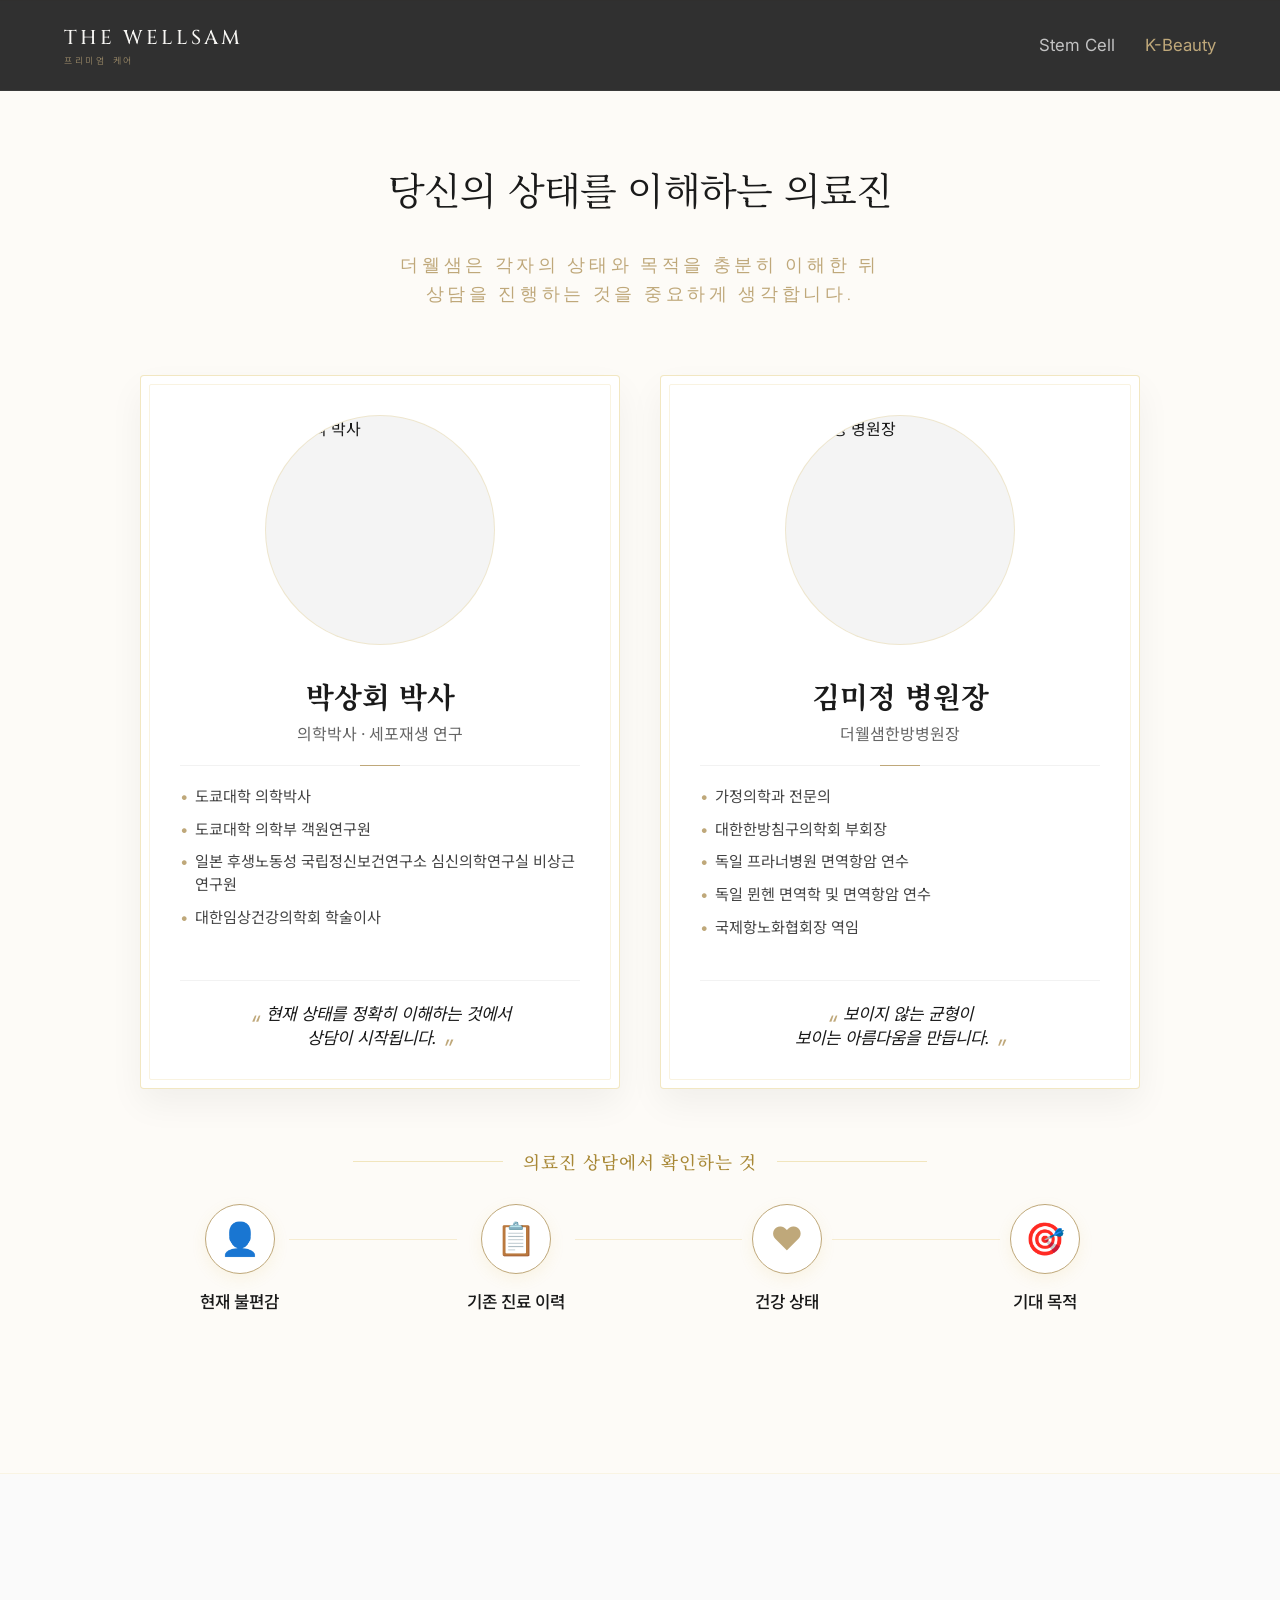
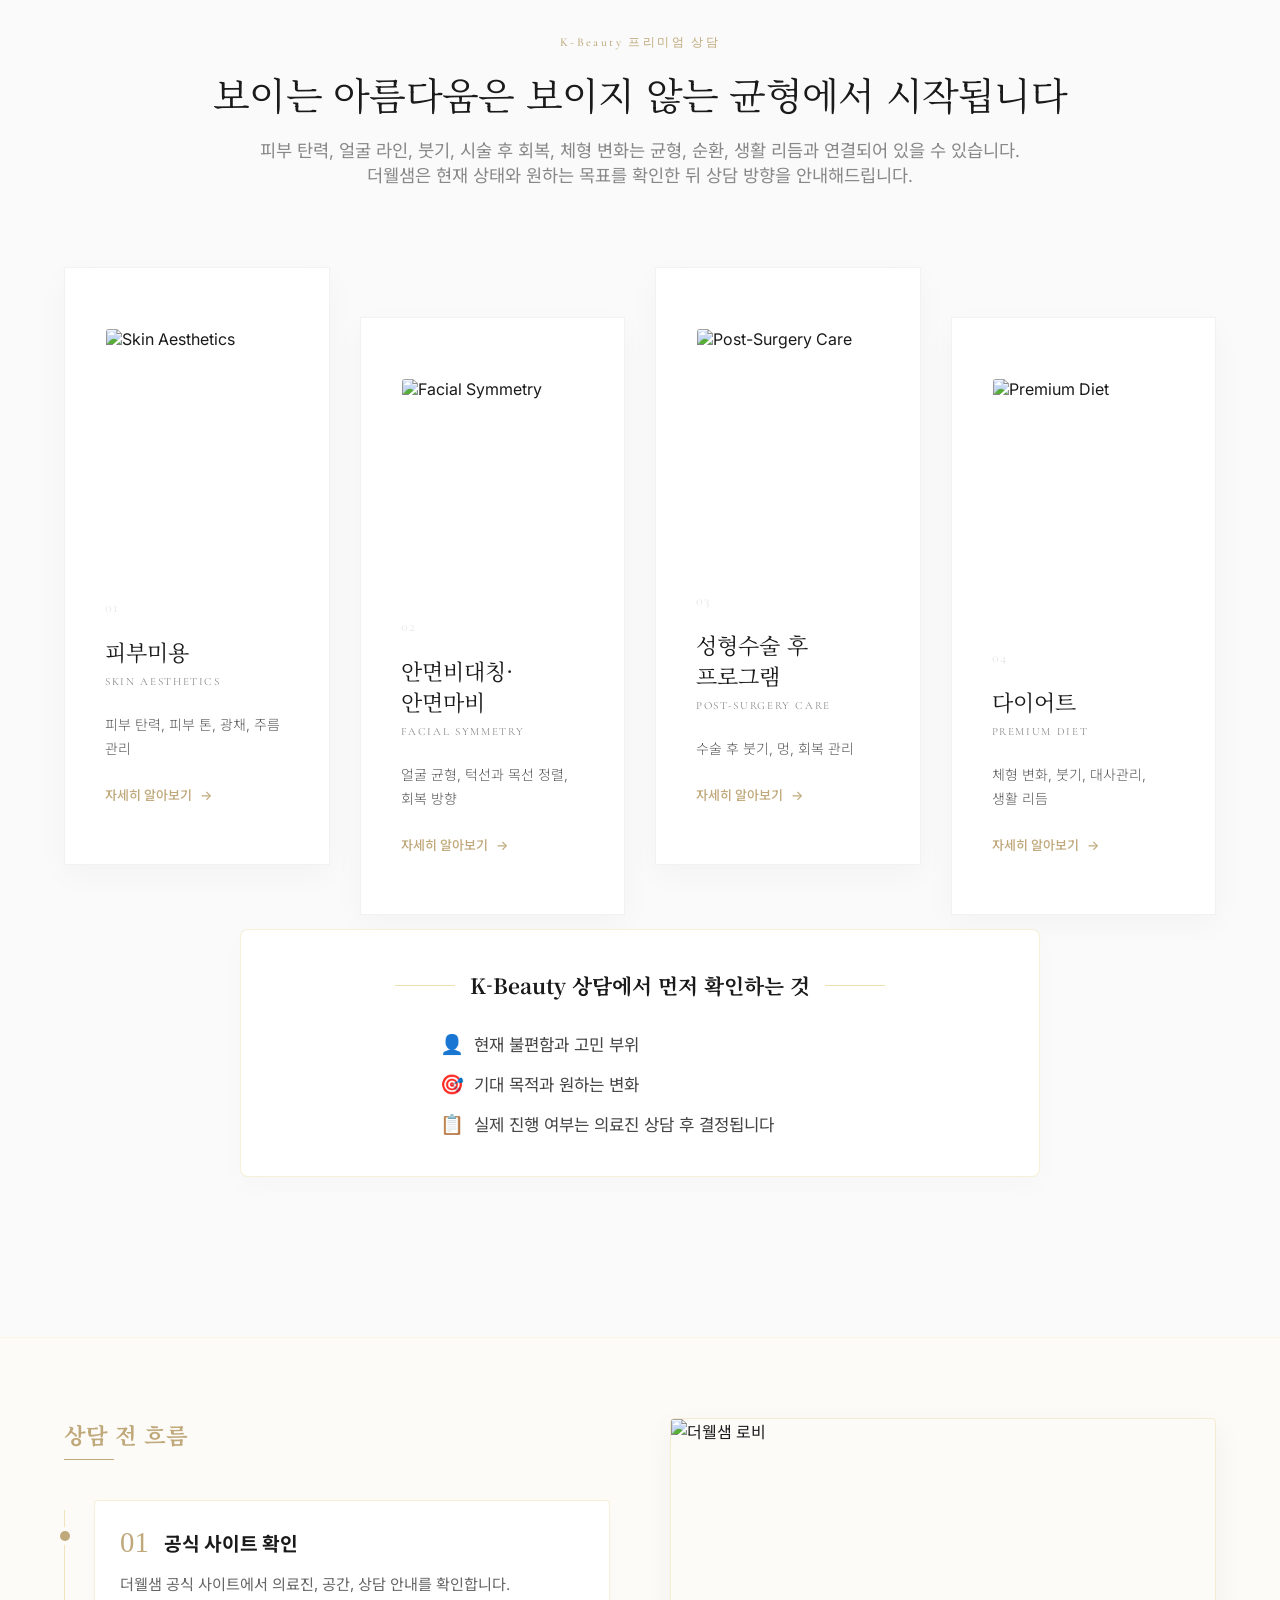
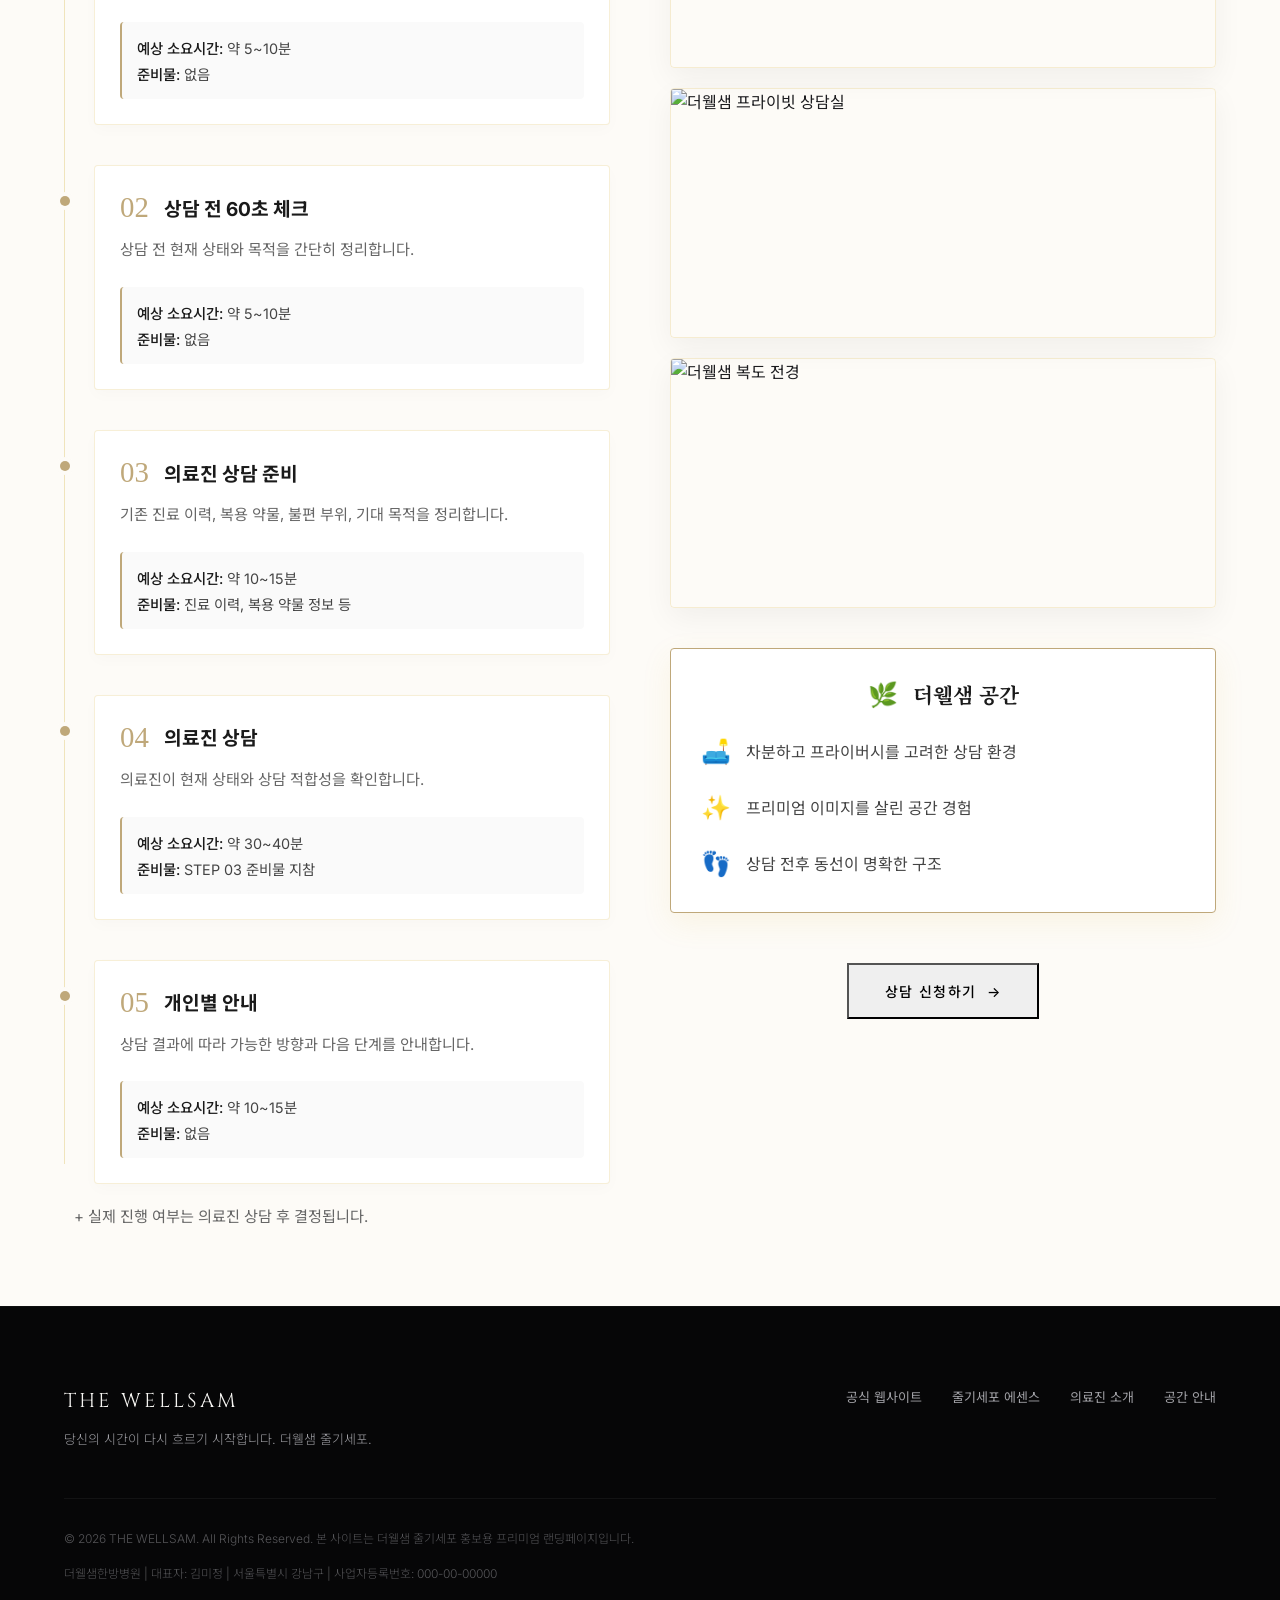
==== commit 7161c99b: "Fix consultation button not working at the bottom by using class instead of id" ====
--- a/kbeauty.html
+++ b/kbeauty.html
@@ -230,6 +230,110 @@
 
     
 
+    <!-- 4. Space and Consultation Flow -->
+    <section id="space-flow" class="space-flow-bg">
+      <div class="section-container">
+        
+        <div class="space-flow-grid">
+          <!-- Left: Timeline -->
+          <div class="space-flow-left reveal-up">
+            <h2 class="timeline-title text-serif">상담 전 흐름</h2>
+            
+            <div class="flow-timeline">
+              <div class="flow-step-item">
+                <div class="flow-step-header">
+                  <span class="flow-step-num">01</span>
+                  <h3 class="flow-step-title">공식 사이트 확인</h3>
+                </div>
+                <p class="flow-step-desc">더웰샘 공식 사이트에서 의료진, 공간, 상담 안내를 확인합니다.</p>
+                <div class="flow-step-meta">
+                  <p><span>예상 소요시간:</span> 약 5~10분</p>
+                  <p><span>준비물:</span> 없음</p>
+                </div>
+              </div>
+
+              <div class="flow-step-item">
+                <div class="flow-step-header">
+                  <span class="flow-step-num">02</span>
+                  <h3 class="flow-step-title">상담 전 60초 체크</h3>
+                </div>
+                <p class="flow-step-desc">상담 전 현재 상태와 목적을 간단히 정리합니다.</p>
+                <div class="flow-step-meta">
+                  <p><span>예상 소요시간:</span> 약 5~10분</p>
+                  <p><span>준비물:</span> 없음</p>
+                </div>
+              </div>
+
+              <div class="flow-step-item">
+                <div class="flow-step-header">
+                  <span class="flow-step-num">03</span>
+                  <h3 class="flow-step-title">의료진 상담 준비</h3>
+                </div>
+                <p class="flow-step-desc">기존 진료 이력, 복용 약물, 불편 부위, 기대 목적을 정리합니다.</p>
+                <div class="flow-step-meta">
+                  <p><span>예상 소요시간:</span> 약 10~15분</p>
+                  <p><span>준비물:</span> 진료 이력, 복용 약물 정보 등</p>
+                </div>
+              </div>
+
+              <div class="flow-step-item">
+                <div class="flow-step-header">
+                  <span class="flow-step-num">04</span>
+                  <h3 class="flow-step-title">의료진 상담</h3>
+                </div>
+                <p class="flow-step-desc">의료진이 현재 상태와 상담 적합성을 확인합니다.</p>
+                <div class="flow-step-meta">
+                  <p><span>예상 소요시간:</span> 약 30~40분</p>
+                  <p><span>준비물:</span> STEP 03 준비물 지참</p>
+                </div>
+              </div>
+
+              <div class="flow-step-item" style="margin-bottom: 0;">
+                <div class="flow-step-header">
+                  <span class="flow-step-num">05</span>
+                  <h3 class="flow-step-title">개인별 안내</h3>
+                </div>
+                <p class="flow-step-desc">상담 결과에 따라 가능한 방향과 다음 단계를 안내합니다.</p>
+                <div class="flow-step-meta">
+                  <p><span>예상 소요시간:</span> 약 10~15분</p>
+                  <p><span>준비물:</span> 없음</p>
+                </div>
+              </div>
+            </div>
+            <p style="margin-top: 20px; font-size: 0.95rem; color: #666; padding-left: 10px;">+ 실제 진행 여부는 의료진 상담 후 결정됩니다.</p>
+          </div>
+
+          <!-- Right: Images & Space Info -->
+          <div class="space-flow-right reveal-up delay-1">
+            <div class="space-images-stack">
+              <img src="/space-lobby.webp" alt="더웰샘 로비" class="space-image">
+              <img src="/space-consulting.webp" alt="더웰샘 프라이빗 상담실" class="space-image">
+              <img src="/space-hallway.webp" alt="더웰샘 복도 전경" class="space-image">
+            </div>
+
+            <div class="space-info-card">
+              <div class="space-info-header">
+                <span class="space-info-icon">🌿</span>
+                <h3 class="text-serif">더웰샘 공간</h3>
+              </div>
+              <ul class="space-info-list">
+                <li><span class="space-info-icon">🛋️</span> 차분하고 프라이버시를 고려한 상담 환경</li>
+                <li><span class="space-info-icon">✨</span> 프리미엄 이미지를 살린 공간 경험</li>
+                <li><span class="space-info-icon">👣</span> 상담 전후 동선이 명확한 구조</li>
+              </ul>
+            </div>
+            
+            <div class="sanctuary-cta-box" style="margin-top: 30px; text-align: center;">
+              <button class="btn btn-luxury consultation-btn">
+                상담 신청하기 <span class="arrow">→</span>
+              </button>
+            </div>
+          </div>
+        </div>
+
+      </div>
+    </section>
+
   </main>
 
   <!-- Footer Section -->
--- a/style.css
+++ b/style.css
@@ -178,9 +178,16 @@
   color: inherit;
 }
 
-@media (max-width: 768px) {
-  .section-padding {
-    padding: 80px 0;
+@media (max-width: 768px) {
+  .section-padding {
+    padding: 50px 0;
+  }
+  .section-header {
+    margin-bottom: 40px;
+  }
+  .header-subtitle {
+    font-size: 11px;
+    margin-bottom: 10px;
   }
   .header-title {
     font-size: 24px;
@@ -455,7 +462,8 @@
   display: flex;
   align-items: flex-start;
   gap: 15px;
-  backdrop-filter: blur(10px);
+  backdrop-filter: blur(10px);
+  -webkit-backdrop-filter: blur(10px);
   transition: transform 0.3s ease, box-shadow 0.3s ease;
 }
 
@@ -2125,11 +2133,13 @@
   height: 100%;
 }
 .doctor-image-wrapper {
-  width: 100%;
+  width: 50%;
+  margin: 30px auto 0;
   aspect-ratio: 1 / 1;
   overflow: hidden;
   background: #f4f4f4;
-  border-bottom: 1px solid rgba(212, 175, 55, 0.15);
+  border-radius: 50%; /* 원형으로 변경하여 더 전문적이고 부드러운 느낌 제공 */
+  border: 1px solid rgba(212, 175, 55, 0.2);
 }
 .doctor-image {
   width: 100%;
@@ -2293,4 +2303,246 @@
     padding: 0 20px;
   }
 }
-
+
+/* Space and Consultation Flow Section */
+.space-flow-bg {
+  background-color: #Fdfbf7;
+  padding: 80px 0;
+  border-top: 1px solid rgba(212, 175, 55, 0.1);
+}
+.space-flow-grid {
+  display: grid;
+  grid-template-columns: 1fr 1fr;
+  gap: 60px;
+  max-width: 1200px;
+  margin: 0 auto;
+}
+.space-flow-left {
+  display: flex;
+  flex-direction: column;
+}
+.space-flow-right {
+  display: flex;
+  flex-direction: column;
+  gap: 20px;
+}
+.timeline-title {
+  font-size: 1.4rem;
+  color: var(--color-gold);
+  margin-bottom: 40px;
+  position: relative;
+  display: inline-block;
+  padding-bottom: 10px;
+}
+.timeline-title::after {
+  content: '';
+  position: absolute;
+  left: 0;
+  bottom: 0;
+  width: 50px;
+  height: 1px;
+  background: var(--color-gold);
+}
+.flow-timeline {
+  display: flex;
+  flex-direction: column;
+  position: relative;
+  padding-left: 30px;
+}
+.flow-timeline::before {
+  content: '';
+  position: absolute;
+  top: 10px;
+  bottom: 20px;
+  left: 0;
+  width: 1px;
+  background: rgba(212, 175, 55, 0.3);
+}
+.flow-step-item {
+  position: relative;
+  margin-bottom: 40px;
+  background: #fff;
+  border: 1px solid rgba(212, 175, 55, 0.2);
+  border-radius: 4px;
+  padding: 25px;
+  box-shadow: 0 5px 15px rgba(0,0,0,0.02);
+  display: flex;
+  flex-direction: column;
+  gap: 15px;
+}
+.flow-step-item::before {
+  content: '';
+  position: absolute;
+  left: -35px;
+  top: 30px;
+  width: 10px;
+  height: 10px;
+  border-radius: 50%;
+  background: var(--color-gold);
+  box-shadow: 0 0 0 4px #Fdfbf7;
+}
+.flow-step-header {
+  display: flex;
+  align-items: center;
+  gap: 15px;
+}
+.flow-step-num {
+  font-size: 1.8rem;
+  color: var(--color-gold);
+  font-weight: 300;
+  font-family: serif;
+}
+.flow-step-title {
+  font-size: 1.2rem;
+  color: #1a1a1a;
+  margin: 0;
+}
+.flow-step-desc {
+  font-size: 0.95rem;
+  color: #666;
+  margin: 0;
+  line-height: 1.5;
+}
+.flow-step-meta {
+  display: flex;
+  flex-direction: column;
+  gap: 5px;
+  background: #fafafa;
+  padding: 15px;
+  border-radius: 4px;
+  border-left: 2px solid var(--color-gold);
+  margin-top: 10px;
+}
+.flow-step-meta p {
+  margin: 0;
+  font-size: 0.9rem;
+  color: #444;
+}
+.flow-step-meta span {
+  font-weight: 500;
+  color: #1a1a1a;
+}
+.space-images-stack {
+  display: flex;
+  flex-direction: column;
+  gap: 20px;
+}
+.space-image {
+  width: 100%;
+  height: 250px;
+  object-fit: cover;
+  border-radius: 4px;
+  border: 1px solid rgba(212, 175, 55, 0.2);
+  box-shadow: 0 10px 30px rgba(0,0,0,0.05);
+}
+.space-info-card {
+  background: #fff;
+  border: 1px solid var(--color-gold);
+  border-radius: 4px;
+  padding: 30px;
+  margin-top: 20px;
+  box-shadow: 0 10px 30px rgba(212, 175, 55, 0.1);
+}
+.space-info-header {
+  display: flex;
+  align-items: center;
+  justify-content: center;
+  gap: 15px;
+  margin-bottom: 25px;
+}
+.space-info-header h3 {
+  font-size: 1.3rem;
+  color: #1a1a1a;
+  margin: 0;
+}
+.space-info-list {
+  list-style: none;
+  padding: 0;
+  margin: 0;
+  display: flex;
+  flex-direction: column;
+  gap: 20px;
+}
+.space-info-list li {
+  display: flex;
+  align-items: center;
+  gap: 15px;
+  font-size: 1rem;
+  color: #444;
+  line-height: 1.5;
+}
+.space-info-icon {
+  font-size: 1.5rem;
+  color: var(--color-gold);
+  width: 30px;
+  text-align: center;
+}
+
+@media (max-width: 992px) {
+  .space-flow-grid {
+    grid-template-columns: 1fr;
+    gap: 40px;
+  }
+}
+@media (max-width: 768px) {
+  .space-flow-bg {
+    padding: 50px 0;
+  }
+  .space-flow-grid {
+    gap: 30px;
+  }
+  .timeline-title {
+    margin-bottom: 30px;
+  }
+  .flow-step-item {
+    padding: 20px;
+    margin-bottom: 30px;
+  }
+  .space-info-card {
+    padding: 20px;
+  }
+}
+
+
+
+@media (max-width: 768px) {
+  .hero-title { font-size: 2.2rem; }
+  .feature-title { font-size: 1.2rem; margin-bottom: 10px; }
+  .feature-desc { font-size: 0.95rem; }
+  .essence-title { font-size: 1.3rem; }
+  .essence-desc { font-size: 0.95rem; }
+  .doctor-name { font-size: 1.5rem; }
+  .doctor-role { font-size: 0.95rem; }
+}
+
+/* Fix for pages where the first section is not a full-height hero */
+main > section:first-of-type:not(#hero) {
+  padding-top: 160px; /* offset for fixed header */
+}
+@media (max-width: 768px) {
+  main > section:first-of-type:not(#hero) {
+    padding-top: 120px;
+  }
+}
+
+/* K-Beauty Specific Mobile Optimizations */
+@media (max-width: 768px) {
+  .kbeauty-disclaimer {
+    margin: 2rem auto 0;
+    padding: 1.5rem;
+  }
+  .disclaimer-header {
+    flex-direction: column;
+    gap: 10px;
+    margin-bottom: 1.5rem;
+  }
+  .disclaimer-header h3 {
+    font-size: 1.1rem;
+  }
+  .disclaimer-list li {
+    font-size: 0.95rem;
+  }
+  .line-left, .line-right {
+    display: none; /* Hide lines on mobile for cleaner look */
+  }
+}
--- a/form.css
+++ b/form.css
@@ -0,0 +1,76 @@
+/* VVIP Consultation Form Modal Styles */
+.cf-modal-hidden { display: none !important; }
+.cf-modal-open { display: flex !important; }
+#consultation-modal { position: fixed; inset: 0; z-index: 1000; background-color: #FDFBF7; flex-direction: column; overflow-y: auto; font-family: 'Pretendard', sans-serif; color: #1f2937; }
+.cf-header-sticky { position: sticky; top: 0; width: 100%; background-color: rgba(253, 251, 247, 0.9); -webkit-backdrop-filter: blur(10px); backdrop-filter: blur(10px); z-index: 10; }
+.cf-header-inner { display: flex; justify-content: space-between; align-items: center; padding: 16px 24px; max-width: 800px; margin: 0 auto; }
+.cf-logo { font-size: 14px; font-weight: 600; letter-spacing: 0.1em; color: #D4AF37; font-family: 'Lora', serif; }
+.cf-close-btn { background: none; border: none; font-size: 28px; color: #9ca3af; cursor: pointer; line-height: 1; padding: 0; margin: 0; transition: color 0.2s; }
+.cf-close-btn:hover { color: #1f2937; }
+.cf-progress-bg { height: 4px; width: 100%; background-color: #e5e7eb; }
+.cf-progress-bar { height: 100%; background-color: #D4AF37; transition: width 0.5s ease-out; }
+.cf-content-area { flex: 1; display: flex; align-items: center; justify-content: center; padding: 24px; width: 100%; max-width: 650px; margin: 0 auto; box-sizing: border-box; padding-bottom: 100px; }
+.cf-w-full { width: 100%; }
+.cf-animate-up { animation: cfFadeInUp 0.5s ease-out forwards; }
+@keyframes cfFadeInUp { from { opacity: 0; transform: translateY(10px); } to { opacity: 1; transform: translateY(0); } }
+.cf-space-y-8 > * + * { margin-top: 32px; }
+.cf-space-y-6 > * + * { margin-top: 24px; }
+.cf-space-y-4 > * + * { margin-top: 16px; }
+.cf-space-y-3 > * + * { margin-top: 12px; }
+.cf-space-y-2 > * + * { margin-top: 8px; }
+.cf-title { font-size: 28px; font-weight: 300; line-height: 1.4; color: #1f2937; margin-bottom: 24px; }
+.cf-highlight { font-weight: 500; color: #D4AF37; }
+.cf-label { display: block; font-size: 14px; color: #4b5563; margin-bottom: 4px; }
+.cf-input { width: 100%; border: none; border-bottom: 1px solid #d1d5db; padding: 8px 0; background: transparent; font-size: 18px; color: #1f2937; outline: none; transition: border-color 0.2s; }
+.cf-input:focus { border-bottom-color: #D4AF37; }
+.cf-flex-gap-4 { display: flex; gap: 16px; }
+.cf-radio-btn { flex: 1; text-align: center; padding: 12px 0; border: 1px solid #e5e7eb; border-radius: 4px; cursor: pointer; color: #6b7280; transition: all 0.2s; }
+.cf-radio-btn.active { border-color: #D4AF37; background-color: rgba(212, 175, 55, 0.1); color: #D4AF37; font-weight: 500; }
+.cf-hidden { display: none; }
+.cf-pt-4 { padding-top: 16px; }
+.cf-checkbox-label { display: flex; align-items: center; gap: 8px; font-size: 14px; color: #4b5563; cursor: pointer; }
+.cf-checkbox-label input { width: 16px; height: 16px; accent-color: #D4AF37; }
+.cf-btn-primary { width: 100%; background-color: #1A1817; color: white; padding: 16px 0; border: none; border-radius: 4px; font-size: 16px; font-weight: 500; cursor: pointer; transition: background-color 0.2s; }
+.cf-btn-primary:hover { background-color: #000; }
+.cf-btn-primary:disabled { opacity: 0.5; cursor: not-allowed; }
+.cf-mt-8 { margin-top: 32px; }
+.cf-text-center { text-align: center; }
+.cf-py-8 { padding: 32px 0; }
+.cf-score-text { font-size: 48px; font-weight: 300; color: #D4AF37; }
+.cf-score-total { font-size: 24px; color: #9ca3af; margin-left: 4px; }
+.cf-range { width: 100%; margin-top: 32px; accent-color: #D4AF37; }
+.cf-flex-between { display: flex; justify-content: space-between; }
+.cf-text-xs { font-size: 12px; color: #9ca3af; }
+.cf-option-btn { width: 100%; text-align: left; padding: 20px 24px; border: 1px solid #e5e7eb; border-radius: 4px; background-color: white; font-size: 18px; color: #1f2937; cursor: pointer; transition: all 0.3s; }
+.cf-option-btn:hover { border-color: rgba(212, 175, 55, 0.5); }
+.cf-option-btn.active { border-color: #D4AF37; background-color: rgba(212, 175, 55, 0.05); box-shadow: 0 0 15px rgba(212,175,55,0.1); }
+.cf-textarea { width: 100%; height: 128px; padding: 16px; border: 1px solid #d1d5db; border-radius: 4px; resize: none; outline: none; font-size: 16px; font-family: inherit; }
+.cf-textarea:focus { border-color: #D4AF37; }
+.cf-flex-gap-2 { display: flex; gap: 8px; }
+.cf-input-flex { flex: 1; border: 1px solid #d1d5db; border-radius: 4px; padding: 16px 24px; outline: none; font-size: 16px; }
+.cf-input-flex:focus { border-color: #D4AF37; }
+.cf-btn-dark-small { padding: 0 32px; background-color: #1A1817; color: white; border: none; border-radius: 4px; font-weight: 500; cursor: pointer; }
+.cf-btn-dark-small:disabled { opacity: 0.5; cursor: not-allowed; }
+.cf-label-small { display: block; font-size: 14px; color: #6b7280; margin-bottom: 8px; }
+.cf-loading-box { display: flex; flex-direction: column; align-items: center; justify-content: center; padding: 80px 0; animation: cfPulse 2s cubic-bezier(0.4, 0, 0.6, 1) infinite; }
+@keyframes cfPulse { 0%, 100% { opacity: 1; } 50% { opacity: .5; } }
+.cf-spinner { width: 64px; height: 64px; border: 4px solid #e5e7eb; border-top-color: #D4AF37; border-radius: 50%; animation: cfSpin 1s linear infinite; margin-bottom: 24px; }
+@keyframes cfSpin { to { transform: rotate(360deg); } }
+.cf-result-box { background-color: white; padding: 32px; border: 1px solid rgba(212, 175, 55, 0.3); border-radius: 4px; text-align: center; box-shadow: 0 1px 2px 0 rgba(0, 0, 0, 0.05); }
+.cf-result-eyebrow { font-size: 14px; font-weight: 600; color: #D4AF37; margin-bottom: 8px; }
+.cf-result-title { font-size: 24px; font-weight: 300; color: #1f2937; margin-bottom: 16px; }
+.cf-result-title span { font-weight: 500; }
+.cf-result-desc { color: #6b7280; font-size: 16px; }
+.cf-label-bold { display: block; font-size: 14px; font-weight: 500; color: #374151; margin-bottom: 8px; }
+.cf-input-full { width: 100%; border: 1px solid #d1d5db; border-radius: 4px; padding: 12px 16px; outline: none; background-color: white; font-family: inherit; font-size: 16px; }
+.cf-input-full:focus { border-color: #D4AF37; }
+.cf-textarea-small { width: 100%; height: 96px; border: 1px solid #d1d5db; border-radius: 4px; padding: 16px; outline: none; resize: none; font-family: inherit; font-size: 16px; }
+.cf-btn-primary-gold { width: 100%; background-color: #1A1817; color: #D4AF37; padding: 16px 0; border: none; border-radius: 4px; font-size: 18px; font-weight: 500; cursor: pointer; display: flex; justify-content: center; align-items: center; transition: background-color 0.2s; }
+.cf-btn-primary-gold:disabled { opacity: 0.7; cursor: not-allowed; }
+.cf-spinner-small { width: 24px; height: 24px; border: 2px solid #D4AF37; border-top-color: transparent; border-radius: 50%; animation: cfSpin 1s linear infinite; }
+.cf-footer { position: fixed; bottom: 0; left: 0; width: 100%; background-color: rgba(253, 251, 247, 0.9); -webkit-backdrop-filter: blur(10px); backdrop-filter: blur(10px); border-top: 1px solid #e5e7eb; }
+.cf-footer-inner { display: flex; justify-content: space-between; align-items: center; padding: 16px 24px; max-width: 800px; margin: 0 auto; }
+.cf-prev-btn { background: none; border: none; font-size: 14px; color: #6b7280; cursor: pointer; padding: 8px 16px; transition: color 0.2s; }
+.cf-prev-btn:hover { color: #1f2937; }
+.cf-step-count { font-size: 12px; color: #9ca3af; }
+@media(max-width: 768px) { .cf-title { font-size: 24px; } .cf-content-area { padding: 16px; padding-bottom: 80px; } }
